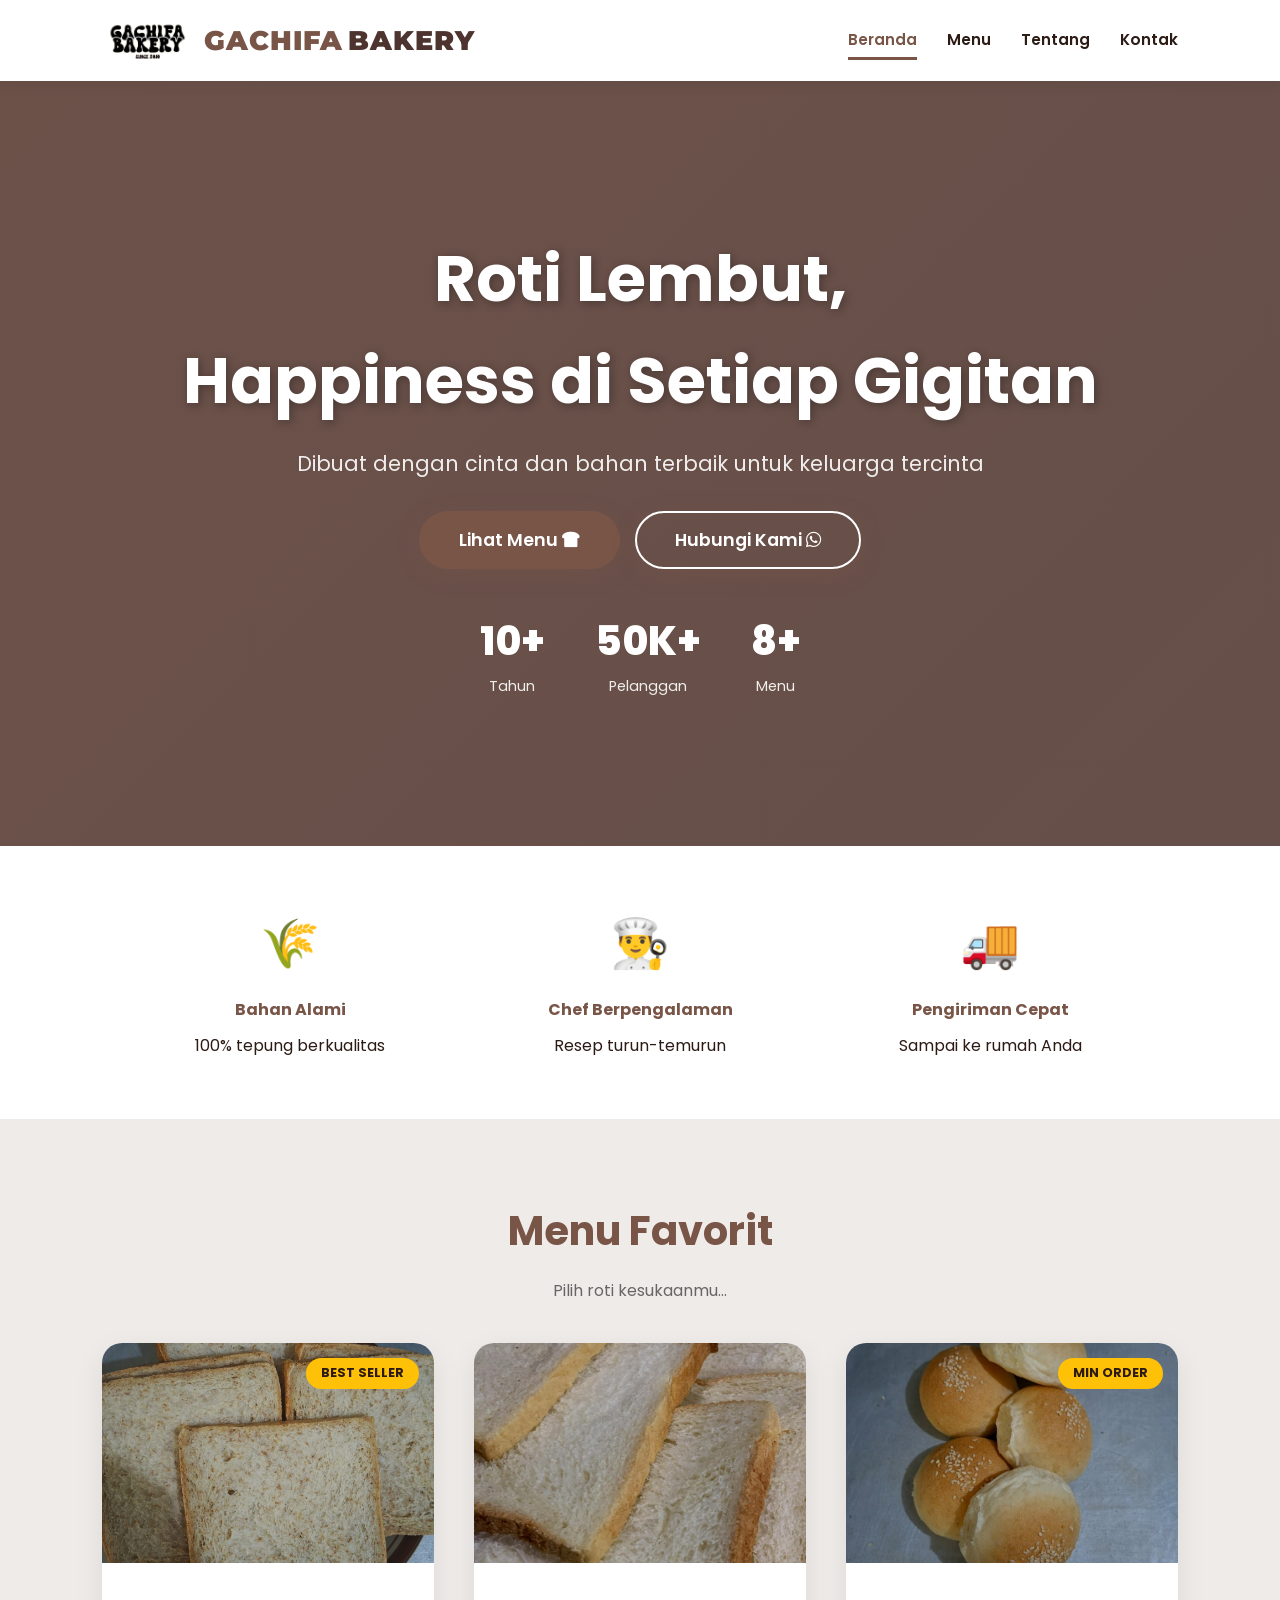
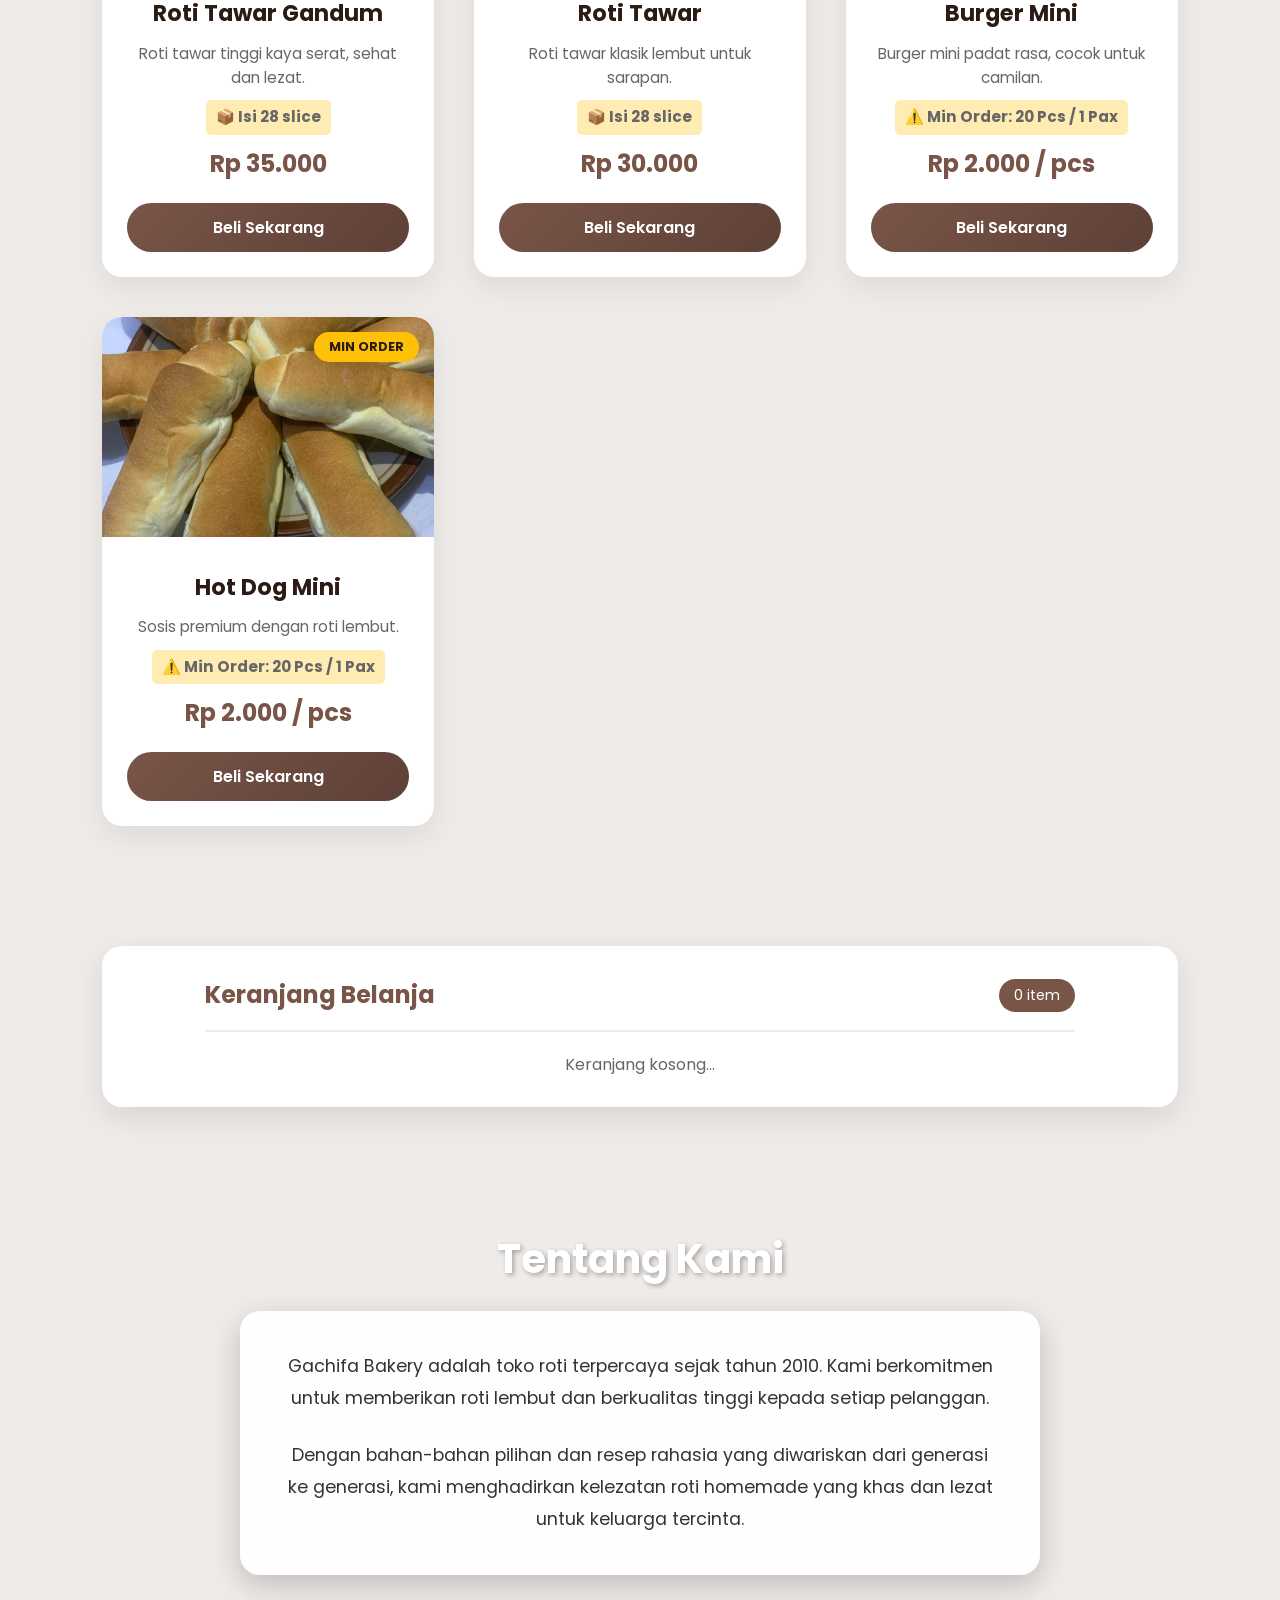
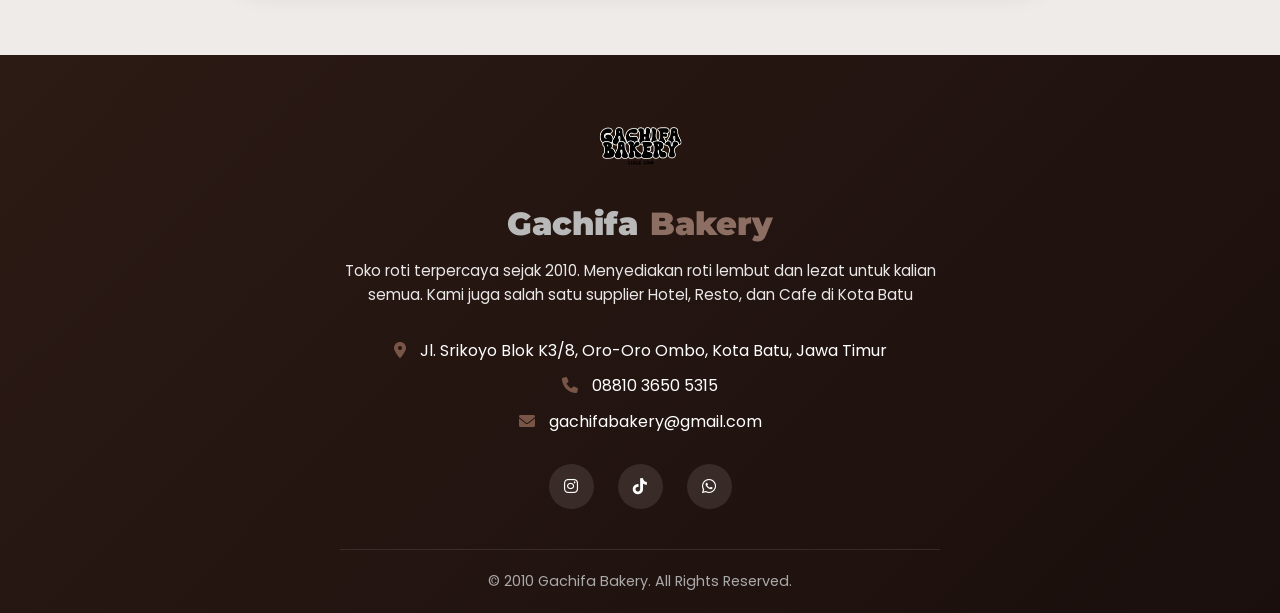
==== index.html @ bd52b2b9 "Add files via upload" ====
<!DOCTYPE html>
<html lang="id">
<head>
    <meta charset="UTF-8">
    <meta name="viewport" content="width=device-width, initial-scale=1.0">
    <title>Gachifa Bakery | Lembut Setiap Hari</title>
    <link rel="stylesheet" href="style.css">
    <link href="https://fonts.googleapis.com/css2?family=Poppins:wght@300;400;600;700;800&display=swap" rel="stylesheet">
    <link rel="stylesheet" href="https://cdnjs.cloudflare.com/ajax/libs/font-awesome/6.0.0/css/all.min.css">
    <link href="https://fonts.googleapis.com/css2?family=Montserrat:wght@900&family=Poppins:wght@300;400;600;700;800;900&display=swap" rel="stylesheet">
</head>
<body>

<nav>
    <div class="logo-container">
        <img src="images/logo.png" alt="Logo Gachifa" class="logo-img">
        <div class="brand-name">
            <span class="brand-orange">Gachifa</span>
            <span class="brand-coklat">Bakery</span>
        </div>
    </div>
    <ul class="nav-links">
        <li><a href="#home">Beranda</a></li>
        <li><a href="#menu">Menu</a></li>
        <li><a href="#about">Tentang</a></li>
        <li><a href="#contact">Kontak</a></li>
    </ul>
</nav>

    <header id="home">
        <div class="hero-content">
            <h1>Roti Lembut,<br>Happiness di Setiap Gigitan</h1>
            <p>Dibuat dengan cinta dan bahan terbaik untuk keluarga tercinta</p>
            
            <div class="hero-buttons">
                <a href="#menu" class="btn">Lihat Menu <i class="fas fa-bread-slice"></i></a>
                <a href="#contact" class="btn btn-outline">Hubungi Kami <i class="fab fa-whatsapp"></i></a>
            </div>
            
            <div class="hero-stats">
                <div class="stat-item">
                    <span class="stat-number">10+</span>
                    <span class="stat-label">Tahun</span>
                </div>
                <div class="stat-item">
                    <span class="stat-number">50K+</span>
                    <span class="stat-label">Pelanggan</span>
                </div>
                <div class="stat-item">
                    <span class="stat-number">8+</span>
                    <span class="stat-label">Menu</span>
                </div>
            </div>
        </div>
    </header>

    <section class="features">
        <div class="feature-item">
            <span>🌾</span>
            <h4>Bahan Alami</h4>
            <p>100% tepung berkualitas</p>
        </div>
        <div class="feature-item">
            <span>👨‍🍳</span>
            <h4>Chef Berpengalaman</h4>
            <p>Resep turun-temurun</p>
        </div>
        <div class="feature-item">
            <span>🚚</span>
            <h4>Pengiriman Cepat</h4>
            <p>Sampai ke rumah Anda</p>
        </div>
    </section>

    <section id="menu" class="menu-section">
        <h2 class="section-title">Menu Favorit</h2>
        <p class="section-desc">Pilih roti kesukaanmu...</p>
        
        <div class="product-grid">

            <div class="card">
                <span class="badge">BEST SELLER</span>
                <img src="images/roti-tawar-gandum.jpeg" alt="Roti Tawar Gandum">
                <div class="card-body">
                    <h3>Roti Tawar Gandum</h3>
                    <p>Roti tawar tinggi kaya serat, sehat dan lezat.</p>
                    <p class="min-order">📦 Isi 28 slice</p>
                    <div class="price">Rp 35.000</div>
                    <button class="btn-buy" onclick="beliRoti('Roti Tawar Gandum 28 Slice', 'Rp 35.000')">Beli Sekarang</button>
                </div>
            </div>

            <div class="card">
                <img src="images/roti-tawar.jpeg" alt="Roti Tawar">
                <div class="card-body">
                    <h3>Roti Tawar</h3>
                    <p>Roti tawar klasik lembut untuk sarapan.</p>
                    <p class="min-order">📦 Isi 28 slice</p>
                    <div class="price">Rp 30.000</div>
                    <button class="btn-buy" onclick="beliRoti('Roti Tawar 28 Slice', 'Rp 30.000')">Beli Sekarang</button>
                </div>
            </div>

            <div class="card">
                <span class="badge badge-new">MIN ORDER</span>
                <img src="images/burger-mini.jpeg" alt="Burger Mini">
                <div class="card-body">
                    <h3>Burger Mini</h3>
                    <p>Burger mini padat rasa, cocok untuk camilan.</p>
                    <p class="min-order">⚠️ Min Order: 20 Pcs / 1 Pax</p>
                    <div class="price">Rp 2.000 / pcs</div>
                    <button class="btn-buy" onclick="beliRoti('Burger Mini (Min 20 Pcs)', 'Rp 2.000/pcs')">Beli Sekarang</button>
                </div>
            </div>

            <div class="card">
                <span class="badge badge-new">MIN ORDER</span>
                <img src="images/hot-dog-mini.jpeg" alt="Hot Dog Mini">
                <div class="card-body">
                    <h3>Hot Dog Mini</h3>
                    <p>Sosis premium dengan roti lembut.</p>
                    <p class="min-order">⚠️ Min Order: 20 Pcs / 1 Pax</p>
                    <div class="price">Rp 2.000 / pcs</div>
                    <button class="btn-buy" onclick="beliRoti('Hot Dog Mini (Min 20 Pcs)', 'Rp 2.000/pcs')">Beli Sekarang</button>
                </div>
            </div>
        </div>
    </section>

    <section class="keranjang-section">
        <div class="keranjang-header">
            <h2>Keranjang Belanja</h2>
            <span id="keranjang-count">0 item</span>
        </div>
        <div id="keranjang-items">
            <p style="color: #666;">Keranjang kosong...</p>
        </div>
        <button id="checkout-btn" class="btn-checkout" onclick="checkout()" style="display: none;">
            <i class="fab fa-whatsapp"></i> Pesan Sekarang
        </button>
    </section>

    <section id="about" class="about-section">
        <h2 class="section-title">Tentang Kami</h2>
        <div class="about-content">
            <p>Gachifa Bakery adalah toko roti terpercaya sejak tahun 2010. Kami berkomitmen untuk memberikan roti lembut dan berkualitas tinggi kepada setiap pelanggan.</p>
            <br>
            <p>Dengan bahan-bahan pilihan dan resep rahasia yang diwariskan dari generasi ke generasi, kami menghadirkan kelezatan roti homemade yang khas dan lezat untuk keluarga tercinta.</p>
        </div>
    </section>

<footer id="contact">
    <div class="footer-container">
        <div class="footer-logo">
            <img src="images/logo.png" alt="Logo">
        </div>
        <h3><span class="brand-orange">Gachifa</span> <span class="brand-coklat">Bakery</span></h3>
        <p class="footer-desc">Toko roti terpercaya sejak 2010. Menyediakan roti lembut dan lezat untuk kalian semua. Kami juga salah satu supplier Hotel, Resto, dan Cafe di Kota Batu</p>
        
        <div class="contact-info">
            <p><i class="fas fa-map-marker-alt"></i> Jl. Srikoyo Blok K3/8, Oro-Oro Ombo, Kota Batu, Jawa Timur</p>
            <p><i class="fas fa-phone"></i> 08810 3650 5315</p>
            <p><i class="fas fa-envelope"></i> gachifabakery@gmail.com</p>
        </div>
        
        <div class="social-links">
            <a href="https://www.instagram.com/gachifabakery.id?igsh=MWFoOW41enE3eWxscw==" target="_blank">
                <i class="fab fa-instagram"></i>
            </a>
            <a href="https://www.tiktok.com/@gachifabakery?_r=1&_t=ZS-96W4dqvTECC" target="_blank">
                <i class="fab fa-tiktok"></i>
            </a>
            <a href="https://wa.me/62881036505315?text=Hallo%20Gachifa%20Bakery!%20Saya%20ingin%20bertanya%20perihal%20roti%20nya%20dong" target="_blank">
                <i class="fab fa-whatsapp"></i>
            </a>
        </div>
        
        <div class="footer-bottom">
            <p>&copy; 2010 Gachifa Bakery. All Rights Reserved.</p>
        </div>
    </div>
</footer>

    <script src="script.js"></script>
</body>
</html>
---- style.css ----
* {
    margin: 0;
    padding: 0;
    box-sizing: border-box;
    font-family: 'Poppins', sans-serif;
}

:root {
    --primary: #795548;
    --secondary: #5D4037;
    --accent: #4E342E;
    --cream: #EFEBE9;
    --white: #ffffff;
    --dark: #2C1A14;
    --kuning: #FFC107;
    --kuningMuda: #FFECB3;
}

body {
    background-color: var(--cream);
    color: var(--dark);
    line-height: 1.6;
}

/* ===============================
   NAVBAR
   =============================== */
nav {
    display: flex;
    justify-content: space-between;
    align-items: center;
    padding: 0.8rem 8%;
    background-color: var(--white);
    box-shadow: 0 2px 15px rgba(0,0,0,0.08);
    position: sticky;
    top: 0;
    z-index: 1000;
}

.logo-container {
    display: flex;
    align-items: center;
    gap: 12px;
}

.logo-img {
    height: 55px;
    width: auto;
}

.brand-name {
    display: flex;
    align-items: center;
}

.brand-name span {
    font-family: 'Montserrat', sans-serif;
    font-weight: 900;
    font-size: 1.7rem;
    text-transform: uppercase;
    letter-spacing: 1px;
}

.brand-orange {
    color: var(--primary);
    margin-right: 5px;
}

.brand-coklat {
    color: var(--accent);
}

/* NAV LINKS */
.nav-links {
    list-style: none;
    display: flex;
    gap: 30px;
}

.nav-links a {
    text-decoration: none;
    color: var(--dark);
    font-weight: 600;
    font-size: 0.95rem;
    transition: 0.3s;
    position: relative;
    padding: 8px 0;
    display: inline-block;
}

.nav-links a::after {
    content: '';
    position: absolute;
    bottom: 0;
    left: 0;
    width: 0;
    height: 3px;
    background-color: var(--primary);
    transition: width 0.3s ease;
}

.nav-links a:hover {
    color: var(--primary);
}

.nav-links a:hover::after {
    width: 100%;
}

.nav-links a.active {
    color: var(--primary);
}

.nav-links a.active::after {
    width: 100%;
}

/* ===============================
   HEADER / HERO
   =============================== */
header {
    background: linear-gradient(135deg, rgba(93, 64, 55, 0.9), rgba(78, 52, 46, 0.85)), 
                url('https://images.unsplash.com/photo-1509440159596-0249088772ff?ixlib=rb-1.2.1&auto=format&fit=crop&w=1950&q=80');
    background-size: cover;
    background-position: center;
    height: 85vh;
    display: flex;
    align-items: center;
    justify-content: center;
    text-align: center;
    color: var(--white);
}

.hero-content h1 {
    font-size: 4rem;
    margin-bottom: 15px;
    text-shadow: 2px 2px 10px rgba(0,0,0,0.3);
}

.hero-content p {
    font-size: 1.3rem;
    margin-bottom: 30px;
    opacity: 0.9;
}

.hero-buttons {
    display: flex;
    gap: 15px;
    justify-content: center;
    margin-bottom: 40px;
}

.btn {
    display: inline-block;
    background-color: var(--primary);
    color: var(--white);
    padding: 15px 40px;
    text-decoration: none;
    border-radius: 50px;
    font-weight: 600;
    font-size: 1.1rem;
    transition: 0.3s;
    box-shadow: 0 5px 20px rgba(121, 85, 72, 0.4);
    cursor: pointer;
    border: none;
}

.btn:hover {
    background-color: var(--accent);
    transform: translateY(-3px);
}

.btn:active {
    transform: scale(0.95);
    background-color: var(--secondary);
}

.btn-outline {
    background-color: transparent;
    border: 2px solid var(--white);
    color: var(--white);
    padding: 13px 38px;
}

.btn-outline:hover {
    background-color: var(--white);
    color: var(--primary);
}

.hero-stats {
    display: flex;
    gap: 50px;
    justify-content: center;
    margin-top: 40px;
}

.stat-item {
    text-align: center;
}

.stat-number {
    display: block;
    font-size: 2.5rem;
    font-weight: 800;
}

.stat-label {
    font-size: 0.9rem;
    opacity: 0.9;
}

/* ===============================
   FEATURES
   =============================== */
.features {
    background-color: var(--white);
    padding: 60px 8%;
    display: flex;
    justify-content: center;
    gap: 50px;
    flex-wrap: wrap;
    text-align: center;
}

.feature-item {
    flex: 1;
    min-width: 200px;
    max-width: 300px;
}

.feature-item span {
    font-size: 3rem;
    display: block;
    margin-bottom: 15px;
}

.feature-item h4 {
    color: var(--primary);
    margin-bottom: 10px;
}

/* ===============================
   MENU SECTION
   =============================== */
.menu-section {
    padding: 80px 8%;
    text-align: center;
    background-color: var(--cream);
}

.section-title {
    font-size: 2.5rem;
    margin-bottom: 15px;
    color: var(--primary);
}

.section-desc {
    color: #666;
    margin-bottom: 40px;
}

.product-grid {
    display: grid;
    grid-template-columns: repeat(auto-fit, minmax(280px, 1fr));
    gap: 40px;
    max-width: 1200px;
    margin: 0 auto;
}

.card {
    background: var(--white);
    border-radius: 20px;
    overflow: hidden;
    box-shadow: 0 10px 30px rgba(0,0,0,0.08);
    transition: 0.4s ease;
    position: relative;
}

.card:hover {
    transform: translateY(-15px);
    box-shadow: 0 20px 40px rgba(121, 85, 72, 0.2);
}

.card img {
    width: 100%;
    height: 220px;
    object-fit: cover;
}

.card-body {
    padding: 25px;
}

.card-body h3 {
    font-size: 1.4rem;
    color: var(--dark);
    margin-bottom: 10px;
}

.card-body p {
    color: #666;
    font-size: 0.95rem;
    margin-bottom: 10px;
}

.min-order {
    color: var(--accent);
    font-size: 0.85rem;
    font-weight: 700;
    margin-bottom: 10px;
    background-color: var(--kuningMuda);
    padding: 5px 10px;
    border-radius: 5px;
    display: inline-block;
}

.price {
    font-size: 1.5rem;
    font-weight: 700;
    color: var(--primary);
    margin-bottom: 20px;
}

.btn-buy {
    background: linear-gradient(135deg, var(--primary), var(--secondary));
    color: var(--white);
    border: none;
    padding: 12px 30px;
    border-radius: 50px;
    font-weight: 600;
    cursor: pointer;
    width: 100%;
    transition: 0.3s;
    font-size: 1rem;
}

.btn-buy:hover {
    background: linear-gradient(135deg, var(--secondary), var(--primary));
    box-shadow: 0 5px 15px rgba(121, 85, 72, 0.4);
    transform: translateY(-2px);
}

.btn-buy:active {
    transform: scale(0.95);
}

.badge {
    position: absolute;
    top: 15px;
    right: 15px;
    background-color: var(--kuning);
    color: var(--dark);
    padding: 5px 15px;
    border-radius: 20px;
    font-size: 0.8rem;
    font-weight: 700;
    z-index: 10;
}

.badge-new {
    background-color: var(--kuning);
    color: var(--dark);
}

/* ===============================
   ABOUT SECTION
   =============================== */
.about-section {
    padding: 80px 8%;
    text-align: center;
    background: linear-gradient(135deg, rgba(93, 64, 55, 0.95), rgba(78, 52, 46, 0.9)),
                url('https://images.unsplash.com/photo-1509440159596-0249088772ff?ixlib=rb-1.2.1&auto=format&fit=crop&w=1950&q=80');
    background-size: cover;
    background-position: center;
    background-attachment: fixed;
}

.about-section .section-title {
    font-size: 2.5rem;
    margin-bottom: 20px;
    color: var(--white);
    text-shadow: 2px 2px 5px rgba(0,0,0,0.3);
}

.about-content {
    max-width: 800px;
    margin: 0 auto;
    background-color: rgba(255, 255, 255, 0.95);
    padding: 40px;
    border-radius: 20px;
    box-shadow: 0 10px 30px rgba(0,0,0,0.2);
}

.about-content p {
    color: #333;
    font-size: 1.1rem;
    line-height: 1.8;
}

/* ===============================
   FOOTER
   =============================== */
footer {
    background: linear-gradient(135deg, var(--dark), #1a0f0d);
    color: var(--white);
    padding: 60px 8% 20px;
    text-align: center;
}

.footer-container {
    max-width: 600px;
    margin: 0 auto;
}

.footer-logo img {
    height: 60px;
    margin-bottom: 15px;
}

footer h3 {
    font-size: 2rem;
    margin-bottom: 10px;
}

footer h3 .brand-orange {
    font-family: 'Montserrat', sans-serif;
    font-weight: 900;
    color: #b9b9b9;
}

footer h3 .brand-coklat {
    font-family: 'Montserrat', sans-serif;
    font-weight: 900;
    color: #8D6E63;
}

.footer-desc {
    opacity: 0.9;
    margin-bottom: 25px;
    line-height: 1.6;
    font-size: 0.95rem;
}

.contact-info {
    margin: 30px 0;
}

.contact-info p {
    margin-bottom: 10px;
}

.contact-info i {
    color: var(--primary);
    margin-right: 10px;
}

.social-links {
    margin: 20px 0;
}

.social-links a {
    display: inline-block;
    width: 45px;
    height: 45px;
    background-color: rgba(255,255,255,0.1);
    color: var(--white);
    border-radius: 50%;
    margin: 0 10px;
    line-height: 45px;
    transition: 0.3s;
    text-decoration: none;
}

.social-links a:hover {
    background-color: var(--primary);
    transform: translateY(-5px);
}

.social-links a:active {
    transform: scale(0.9);
}

.footer-bottom {
    margin-top: 40px;
    padding-top: 20px;
    border-top: 1px solid rgba(255,255,255,0.1);
    font-size: 0.9rem;
    color: #aaa;
}

/* ===============================
   KERANJANG
   =============================== */
.keranjang-section {
    padding: 30px 8%;
    background: var(--white);
    text-align: center;
    margin: 40px 8%;
    border-radius: 20px;
    box-shadow: 0 10px 30px rgba(0,0,0,0.1);
}

.keranjang-header {
    display: flex;
    justify-content: space-between;
    align-items: center;
    margin-bottom: 20px;
    padding-bottom: 15px;
    border-bottom: 2px solid var(--cream);
}

.keranjang-header h2 {
    color: var(--primary);
    font-size: 1.5rem;
}

#keranjang-count {
    background: var(--primary);
    color: white;
    padding: 5px 15px;
    border-radius: 20px;
    font-size: 0.9rem;
}

.keranjang-item {
    display: flex;
    justify-content: space-between;
    align-items: center;
    padding: 15px;
    background: var(--cream);
    margin-bottom: 10px;
    border-radius: 10px;
}

.btn-hapus {
    background: var(--secondary);
    color: white;
    border: none;
    padding: 8px 15px;
    border-radius: 5px;
    cursor: pointer;
    transition: 0.3s;
}

.btn-hapus:hover {
    background: var(--primary);
}

.btn-hapus:active {
    transform: scale(0.95);
}

.keranjang-total {
    font-size: 1.3rem;
    font-weight: 700;
    color: var(--primary);
    text-align: right;
    margin-top: 15px;
}

.btn-checkout {
    background: linear-gradient(135deg, var(--primary), var(--secondary));
    color: white;
    border: none;
    padding: 15px 40px;
    border-radius: 50px;
    font-weight: 600;
    font-size: 1.1rem;
    cursor: pointer;
    margin-top: 20px;
    width: 100%;
    transition: 0.3s;
}

.btn-checkout:hover {
    transform: translateY(-3px);
    box-shadow: 0 5px 15px rgba(121, 85, 72, 0.4);
}

.btn-checkout:active {
    transform: scale(0.95);
}

/* ===============================
   RESPONSIVE MOBILE - PORTRAIT
   =============================== */
@media (max-width: 768px) and (orientation: portrait) {
    /* NAVBAR */
    nav {
        display: flex;
        justify-content: space-between;
        align-items: flex-start;
        padding: 0.5rem 3%;
    }
    
    .logo-container {
        gap: 2px;
    }
    
    .logo-img {
        height: 35px !important;
    }
    
    .brand-name {
        display: flex;
        flex-direction: column;
        align-items: flex-start;
        line-height: 1.1;
    }
    
    .brand-name .brand-orange {
        font-size: 0.75rem !important;
    }
    
    .brand-name .brand-coklat {
        font-size: 0.75rem !important;
    }
    
    .nav-links {
        display: flex;
        gap: 2px;
        justify-content: flex-end;
        margin-top: 4px;
    }
    
    .nav-links a {
        font-size: 0.7rem !important;
        padding: 2px 4px;
    }
    
    /* HEADER */
    .hero-content h1 {
        font-size: 2.5rem !important;
    }
    
    .hero-content p {
        font-size: 1.1rem !important;
    }
    
    .hero-buttons {
        flex-direction: column;
        gap: 10px;
    }
    
    /* BUTTON */
    .btn {
        padding: 12px 25px !important;
        font-size: 0.9rem !important;
    }
    
    .btn-outline {
        padding: 10px 23px !important;
        font-size: 0.9rem !important;
    }
    
    /* FOOTER - SAMA DESKTOP */
    footer {
        padding: 60px 8% 20px;
    }
    
    .footer-logo img {
        height: 60px;
    }
    
    footer h3, footer h3 .brand-orange, footer h3 .brand-coklat {
        font-size: 2rem;
    }
    
    .footer-desc {
        font-size: 0.95rem;
    }
    
    .contact-info p {
        font-size: 0.9rem;
    }
    
    .social-links {
        margin: 20px 0;
        display: flex;
        justify-content: center;
        align-items: center;
    }
    
    .social-links a {
        display: flex;
        justify-content: center;
        align-items: center;
        width: 45px;
        height: 45px;
    }
    
    .social-links a i {
        font-size: 1.2rem;
    }
    
    .footer-bottom {
        font-size: 0.9rem;
    }
}
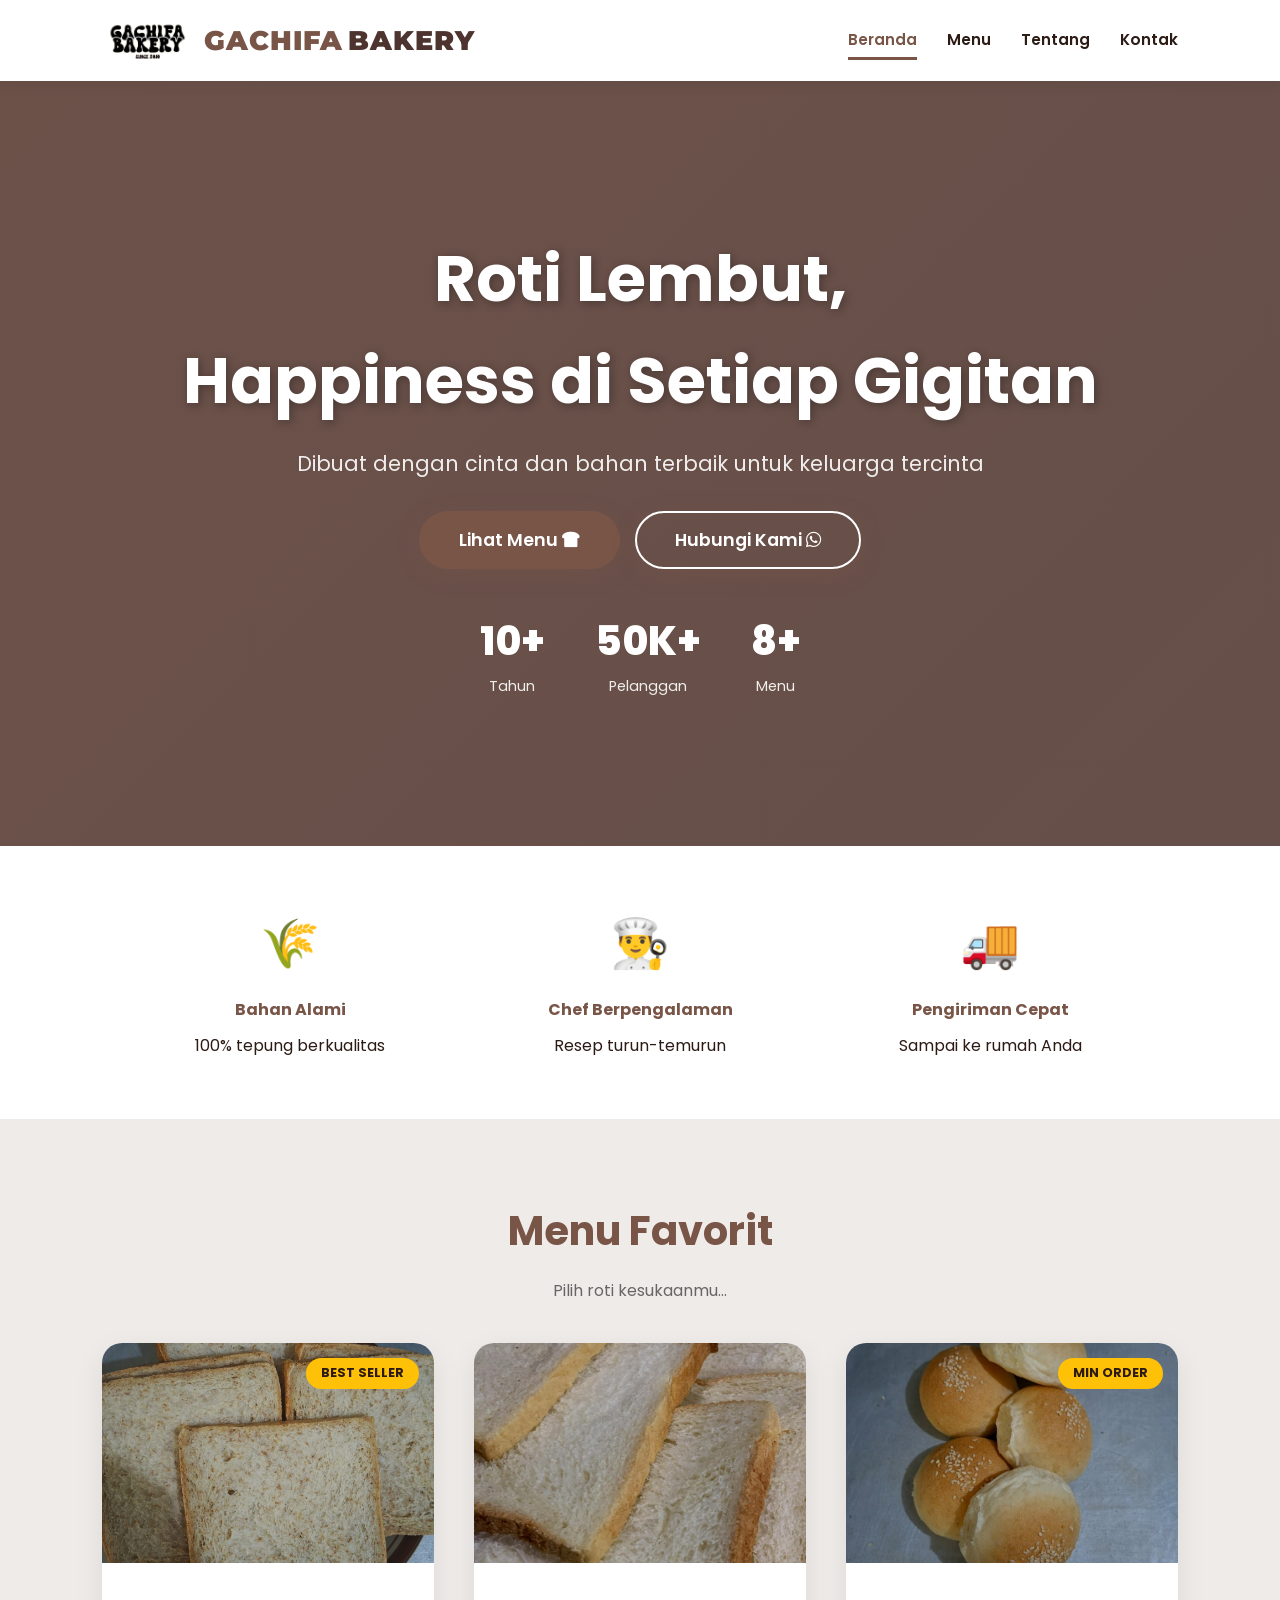
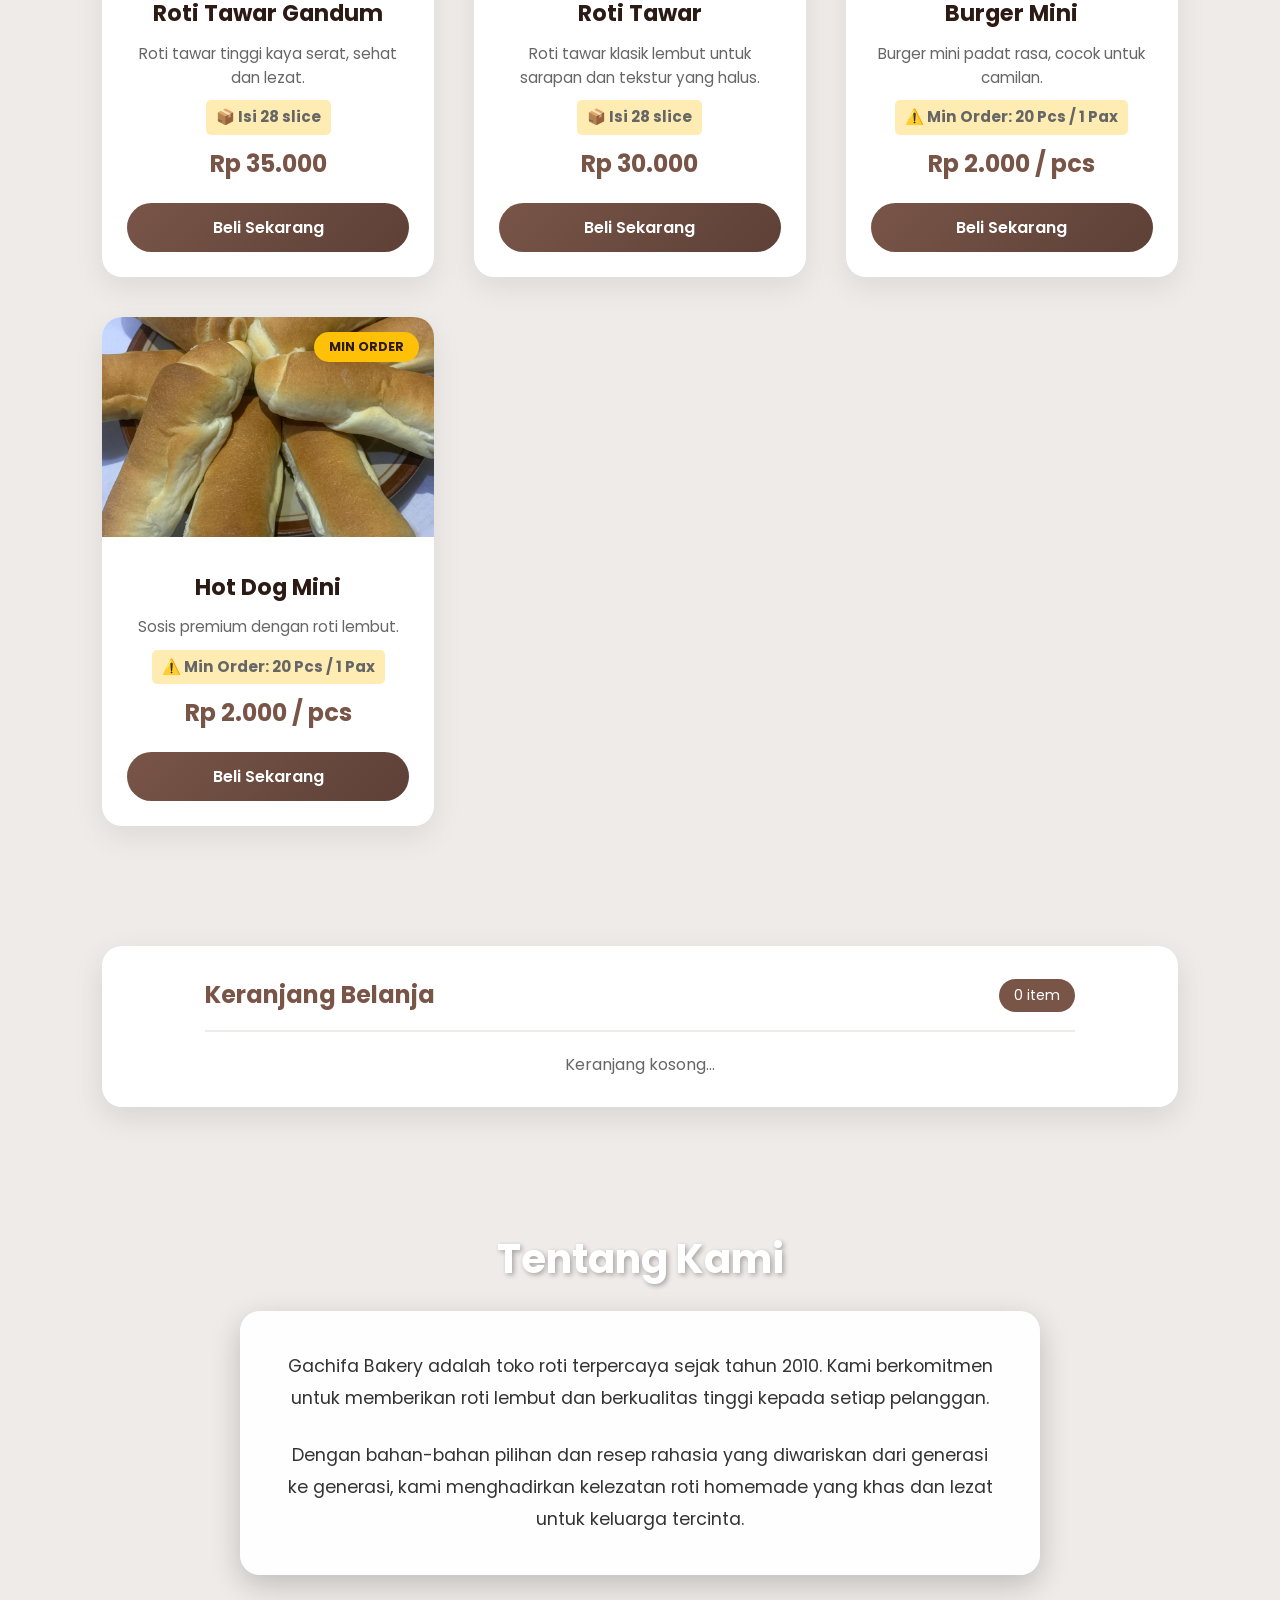
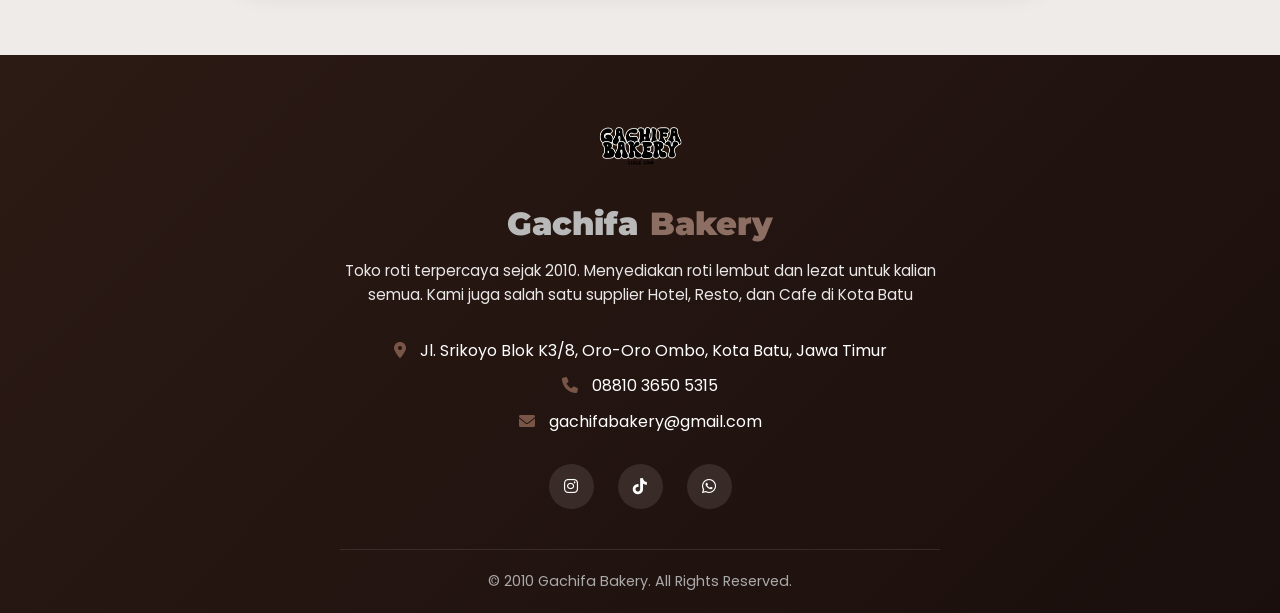
==== commit a1755051: "Add files via upload" ====
--- a/index.html
+++ b/index.html
@@ -94,7 +94,8 @@
                 <img src="images/roti-tawar.jpeg" alt="Roti Tawar">
                 <div class="card-body">
                     <h3>Roti Tawar</h3>
-                    <p>Roti tawar klasik lembut untuk sarapan.</p>
+                    <!-- Tambahkan deskripsi ini -->
+                    <p>Roti tawar klasik lembut untuk sarapan dan tekstur yang halus.</p>
                     <p class="min-order">📦 Isi 28 slice</p>
                     <div class="price">Rp 30.000</div>
                     <button class="btn-buy" onclick="beliRoti('Roti Tawar 28 Slice', 'Rp 30.000')">Beli Sekarang</button>
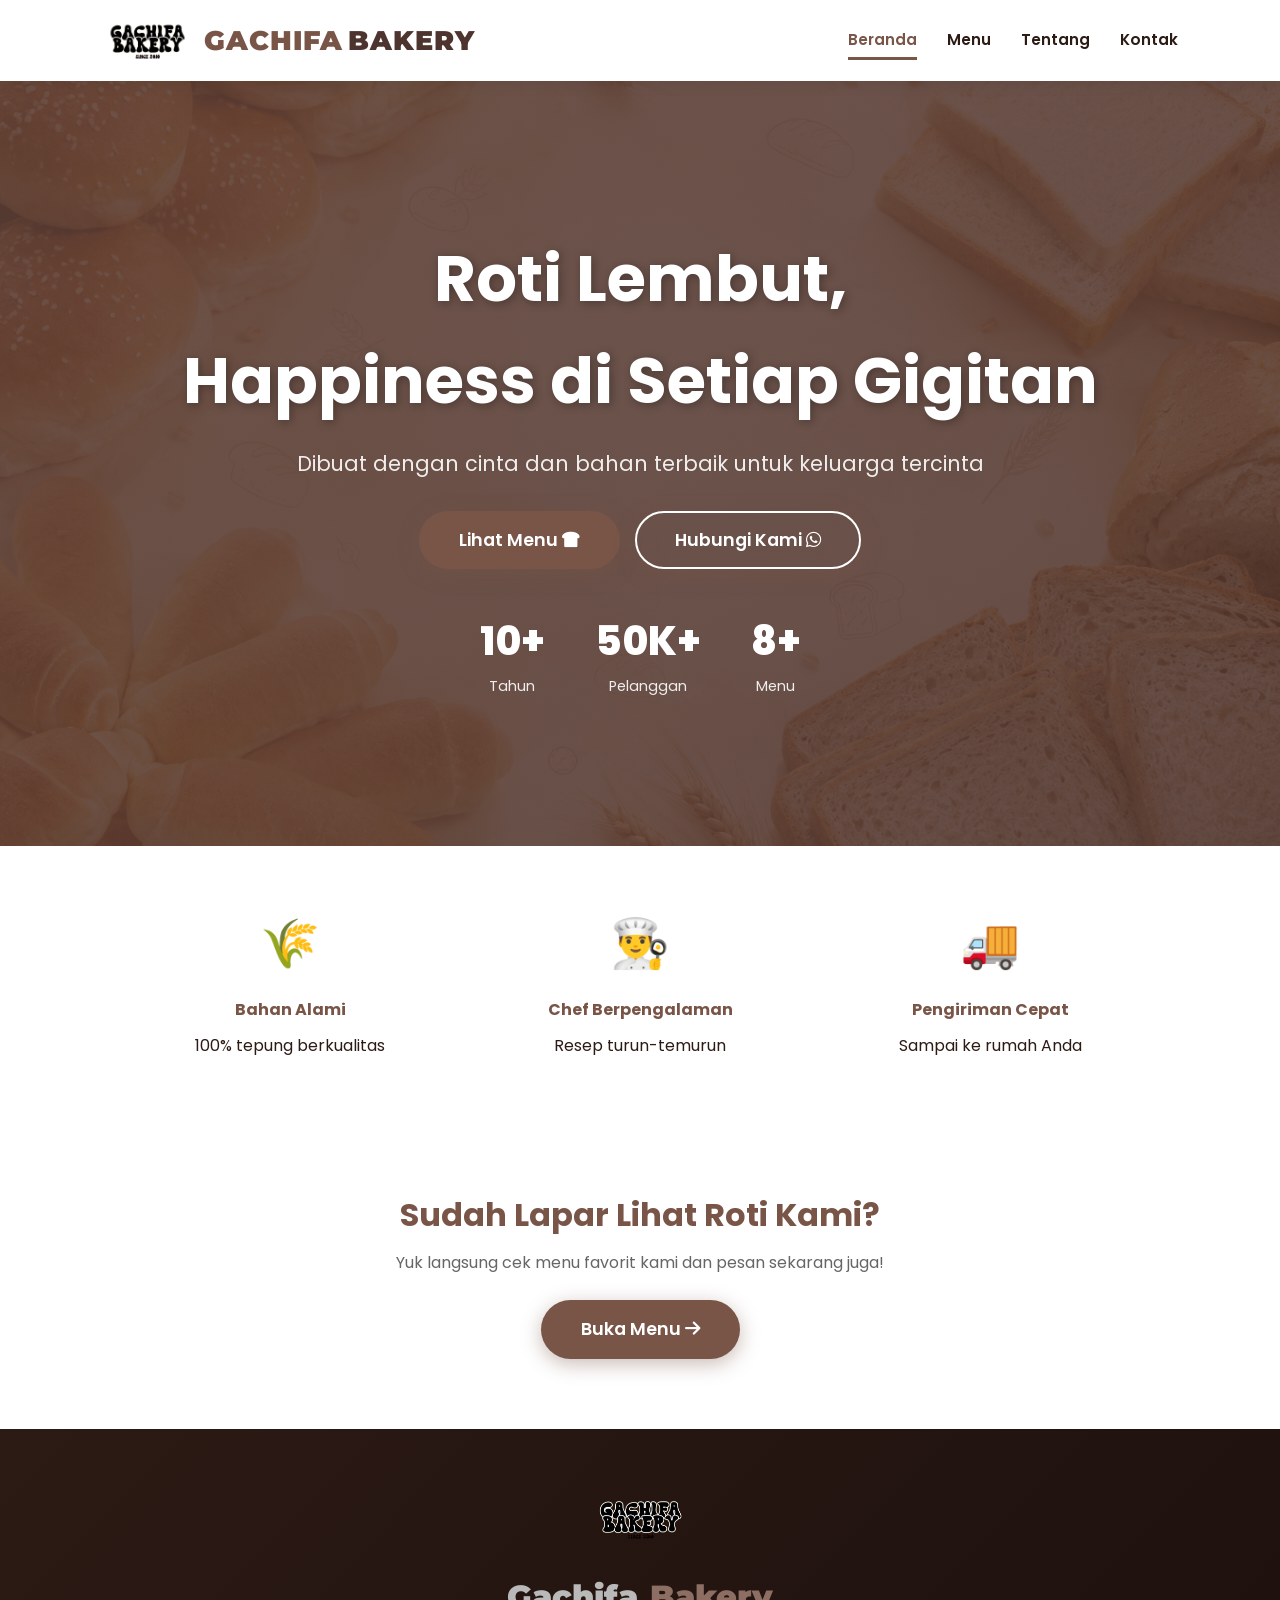
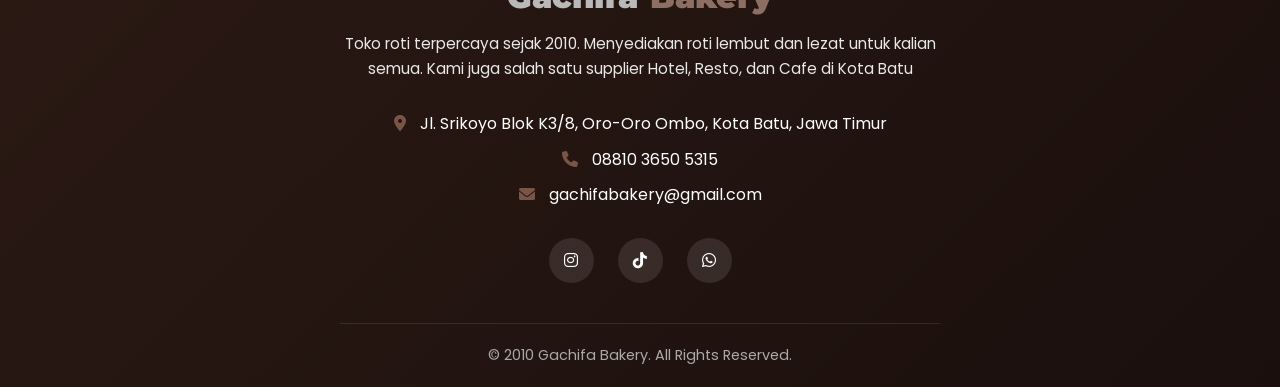
==== commit 94557a7c: "Add files via upload" ====
--- a/index.html
+++ b/index.html
@@ -1,187 +1,114 @@
-<!DOCTYPE html>
-<html lang="id">
-<head>
-    <meta charset="UTF-8">
-    <meta name="viewport" content="width=device-width, initial-scale=1.0">
-    <title>Gachifa Bakery | Lembut Setiap Hari</title>
-    <link rel="stylesheet" href="style.css">
-    <link href="https://fonts.googleapis.com/css2?family=Poppins:wght@300;400;600;700;800&display=swap" rel="stylesheet">
-    <link rel="stylesheet" href="https://cdnjs.cloudflare.com/ajax/libs/font-awesome/6.0.0/css/all.min.css">
-    <link href="https://fonts.googleapis.com/css2?family=Montserrat:wght@900&family=Poppins:wght@300;400;600;700;800;900&display=swap" rel="stylesheet">
-</head>
-<body>
-
-<nav>
-    <div class="logo-container">
-        <img src="images/logo.png" alt="Logo Gachifa" class="logo-img">
-        <div class="brand-name">
-            <span class="brand-orange">Gachifa</span>
-            <span class="brand-coklat">Bakery</span>
-        </div>
-    </div>
-    <ul class="nav-links">
-        <li><a href="#home">Beranda</a></li>
-        <li><a href="#menu">Menu</a></li>
-        <li><a href="#about">Tentang</a></li>
-        <li><a href="#contact">Kontak</a></li>
-    </ul>
-</nav>
-
-    <header id="home">
-        <div class="hero-content">
-            <h1>Roti Lembut,<br>Happiness di Setiap Gigitan</h1>
-            <p>Dibuat dengan cinta dan bahan terbaik untuk keluarga tercinta</p>
-            
-            <div class="hero-buttons">
-                <a href="#menu" class="btn">Lihat Menu <i class="fas fa-bread-slice"></i></a>
-                <a href="#contact" class="btn btn-outline">Hubungi Kami <i class="fab fa-whatsapp"></i></a>
-            </div>
-            
-            <div class="hero-stats">
-                <div class="stat-item">
-                    <span class="stat-number">10+</span>
-                    <span class="stat-label">Tahun</span>
-                </div>
-                <div class="stat-item">
-                    <span class="stat-number">50K+</span>
-                    <span class="stat-label">Pelanggan</span>
-                </div>
-                <div class="stat-item">
-                    <span class="stat-number">8+</span>
-                    <span class="stat-label">Menu</span>
-                </div>
-            </div>
-        </div>
-    </header>
-
-    <section class="features">
-        <div class="feature-item">
-            <span>🌾</span>
-            <h4>Bahan Alami</h4>
-            <p>100% tepung berkualitas</p>
-        </div>
-        <div class="feature-item">
-            <span>👨‍🍳</span>
-            <h4>Chef Berpengalaman</h4>
-            <p>Resep turun-temurun</p>
-        </div>
-        <div class="feature-item">
-            <span>🚚</span>
-            <h4>Pengiriman Cepat</h4>
-            <p>Sampai ke rumah Anda</p>
-        </div>
-    </section>
-
-    <section id="menu" class="menu-section">
-        <h2 class="section-title">Menu Favorit</h2>
-        <p class="section-desc">Pilih roti kesukaanmu...</p>
-        
-        <div class="product-grid">
-
-            <div class="card">
-                <span class="badge">BEST SELLER</span>
-                <img src="images/roti-tawar-gandum.jpeg" alt="Roti Tawar Gandum">
-                <div class="card-body">
-                    <h3>Roti Tawar Gandum</h3>
-                    <p>Roti tawar tinggi kaya serat, sehat dan lezat.</p>
-                    <p class="min-order">📦 Isi 28 slice</p>
-                    <div class="price">Rp 35.000</div>
-                    <button class="btn-buy" onclick="beliRoti('Roti Tawar Gandum 28 Slice', 'Rp 35.000')">Beli Sekarang</button>
-                </div>
-            </div>
-
-            <div class="card">
-                <img src="images/roti-tawar.jpeg" alt="Roti Tawar">
-                <div class="card-body">
-                    <h3>Roti Tawar</h3>
-                    <!-- Tambahkan deskripsi ini -->
-                    <p>Roti tawar klasik lembut untuk sarapan dan tekstur yang halus.</p>
-                    <p class="min-order">📦 Isi 28 slice</p>
-                    <div class="price">Rp 30.000</div>
-                    <button class="btn-buy" onclick="beliRoti('Roti Tawar 28 Slice', 'Rp 30.000')">Beli Sekarang</button>
-                </div>
-            </div>
-
-            <div class="card">
-                <span class="badge badge-new">MIN ORDER</span>
-                <img src="images/burger-mini.jpeg" alt="Burger Mini">
-                <div class="card-body">
-                    <h3>Burger Mini</h3>
-                    <p>Burger mini padat rasa, cocok untuk camilan.</p>
-                    <p class="min-order">⚠️ Min Order: 20 Pcs / 1 Pax</p>
-                    <div class="price">Rp 2.000 / pcs</div>
-                    <button class="btn-buy" onclick="beliRoti('Burger Mini (Min 20 Pcs)', 'Rp 2.000/pcs')">Beli Sekarang</button>
-                </div>
-            </div>
-
-            <div class="card">
-                <span class="badge badge-new">MIN ORDER</span>
-                <img src="images/hot-dog-mini.jpeg" alt="Hot Dog Mini">
-                <div class="card-body">
-                    <h3>Hot Dog Mini</h3>
-                    <p>Sosis premium dengan roti lembut.</p>
-                    <p class="min-order">⚠️ Min Order: 20 Pcs / 1 Pax</p>
-                    <div class="price">Rp 2.000 / pcs</div>
-                    <button class="btn-buy" onclick="beliRoti('Hot Dog Mini (Min 20 Pcs)', 'Rp 2.000/pcs')">Beli Sekarang</button>
-                </div>
-            </div>
-        </div>
-    </section>
-
-    <section class="keranjang-section">
-        <div class="keranjang-header">
-            <h2>Keranjang Belanja</h2>
-            <span id="keranjang-count">0 item</span>
-        </div>
-        <div id="keranjang-items">
-            <p style="color: #666;">Keranjang kosong...</p>
-        </div>
-        <button id="checkout-btn" class="btn-checkout" onclick="checkout()" style="display: none;">
-            <i class="fab fa-whatsapp"></i> Pesan Sekarang
-        </button>
-    </section>
-
-    <section id="about" class="about-section">
-        <h2 class="section-title">Tentang Kami</h2>
-        <div class="about-content">
-            <p>Gachifa Bakery adalah toko roti terpercaya sejak tahun 2010. Kami berkomitmen untuk memberikan roti lembut dan berkualitas tinggi kepada setiap pelanggan.</p>
-            <br>
-            <p>Dengan bahan-bahan pilihan dan resep rahasia yang diwariskan dari generasi ke generasi, kami menghadirkan kelezatan roti homemade yang khas dan lezat untuk keluarga tercinta.</p>
-        </div>
-    </section>
-
-<footer id="contact">
-    <div class="footer-container">
-        <div class="footer-logo">
-            <img src="images/logo.png" alt="Logo">
-        </div>
-        <h3><span class="brand-orange">Gachifa</span> <span class="brand-coklat">Bakery</span></h3>
-        <p class="footer-desc">Toko roti terpercaya sejak 2010. Menyediakan roti lembut dan lezat untuk kalian semua. Kami juga salah satu supplier Hotel, Resto, dan Cafe di Kota Batu</p>
-        
-        <div class="contact-info">
-            <p><i class="fas fa-map-marker-alt"></i> Jl. Srikoyo Blok K3/8, Oro-Oro Ombo, Kota Batu, Jawa Timur</p>
-            <p><i class="fas fa-phone"></i> 08810 3650 5315</p>
-            <p><i class="fas fa-envelope"></i> gachifabakery@gmail.com</p>
-        </div>
-        
-        <div class="social-links">
-            <a href="https://www.instagram.com/gachifabakery.id?igsh=MWFoOW41enE3eWxscw==" target="_blank">
-                <i class="fab fa-instagram"></i>
-            </a>
-            <a href="https://www.tiktok.com/@gachifabakery?_r=1&_t=ZS-96W4dqvTECC" target="_blank">
-                <i class="fab fa-tiktok"></i>
-            </a>
-            <a href="https://wa.me/62881036505315?text=Hallo%20Gachifa%20Bakery!%20Saya%20ingin%20bertanya%20perihal%20roti%20nya%20dong" target="_blank">
-                <i class="fab fa-whatsapp"></i>
-            </a>
-        </div>
-        
-        <div class="footer-bottom">
-            <p>&copy; 2010 Gachifa Bakery. All Rights Reserved.</p>
-        </div>
-    </div>
-</footer>
-
-    <script src="script.js"></script>
-</body>
+<!DOCTYPE html>
+<html lang="id">
+<head>
+    <meta charset="UTF-8">
+    <meta name="viewport" content="width=device-width, initial-scale=1.0">
+    <title>Gachifa Bakery | Beranda</title>
+    <link rel="stylesheet" href="style.css">
+    <link href="https://fonts.googleapis.com/css2?family=Montserrat:wght@900&family=Poppins:wght@300;400;600;700;800;900&display=swap" rel="stylesheet">
+    <link rel="stylesheet" href="https://cdnjs.cloudflare.com/ajax/libs/font-awesome/6.0.0/css/all.min.css">
+</head>
+<body>
+
+<nav>
+    <div class="logo-container">
+        <img src="images/logo.png" alt="Logo Gachifa" class="logo-img">
+        <div class="brand-name">
+            <span class="brand-orange">Gachifa</span>
+            <span class="brand-coklat">Bakery</span>
+        </div>
+    </div>
+    <ul class="nav-links">
+        <li><a href="index.html" data-page="index">Beranda</a></li>
+        <li><a href="menu.html" data-page="menu">Menu <span id="nav-cart-count" class="nav-cart-badge" style="display:none;">0</span></a></li>
+        <li><a href="about.html" data-page="about">Tentang</a></li>
+        <li><a href="contact.html" data-page="contact">Kontak</a></li>
+    </ul>
+</nav>
+
+    <header id="home">
+        <div class="hero-content">
+            <h1>Roti Lembut,<br>Happiness di Setiap Gigitan</h1>
+            <p>Dibuat dengan cinta dan bahan terbaik untuk keluarga tercinta</p>
+            
+            <div class="hero-buttons">
+                <a href="menu.html" class="btn">Lihat Menu <i class="fas fa-bread-slice"></i></a>
+                <a href="contact.html" class="btn btn-outline">Hubungi Kami <i class="fab fa-whatsapp"></i></a>
+            </div>
+            
+            <div class="hero-stats">
+                <div class="stat-item">
+                    <span class="stat-number">10+</span>
+                    <span class="stat-label">Tahun</span>
+                </div>
+                <div class="stat-item">
+                    <span class="stat-number">50K+</span>
+                    <span class="stat-label">Pelanggan</span>
+                </div>
+                <div class="stat-item">
+                    <span class="stat-number">8+</span>
+                    <span class="stat-label">Menu</span>
+                </div>
+            </div>
+        </div>
+    </header>
+
+    <section class="features">
+        <div class="feature-item">
+            <span>🌾</span>
+            <h4>Bahan Alami</h4>
+            <p>100% tepung berkualitas</p>
+        </div>
+        <div class="feature-item">
+            <span>👨‍🍳</span>
+            <h4>Chef Berpengalaman</h4>
+            <p>Resep turun-temurun</p>
+        </div>
+        <div class="feature-item">
+            <span>🚚</span>
+            <h4>Pengiriman Cepat</h4>
+            <p>Sampai ke rumah Anda</p>
+        </div>
+    </section>
+
+    <section class="cta-section">
+        <h2>Sudah Lapar Lihat Roti Kami?</h2>
+        <p>Yuk langsung cek menu favorit kami dan pesan sekarang juga!</p>
+        <a href="menu.html" class="btn">Buka Menu <i class="fas fa-arrow-right"></i></a>
+    </section>
+
+<footer id="contact">
+    <div class="footer-container">
+        <div class="footer-logo">
+            <img src="images/logo.png" alt="Logo">
+        </div>
+        <h3><span class="brand-orange">Gachifa</span> <span class="brand-coklat">Bakery</span></h3>
+        <p class="footer-desc">Toko roti terpercaya sejak 2010. Menyediakan roti lembut dan lezat untuk kalian semua. Kami juga salah satu supplier Hotel, Resto, dan Cafe di Kota Batu</p>
+        
+        <div class="contact-info">
+            <p><i class="fas fa-map-marker-alt"></i> Jl. Srikoyo Blok K3/8, Oro-Oro Ombo, Kota Batu, Jawa Timur</p>
+            <p><i class="fas fa-phone"></i> 08810 3650 5315</p>
+            <p><i class="fas fa-envelope"></i> gachifabakery@gmail.com</p>
+        </div>
+        
+        <div class="social-links">
+            <a href="https://www.instagram.com/gachifabakery.id?igsh=MWFoOW41enE3eWxscw==" target="_blank">
+                <i class="fab fa-instagram"></i>
+            </a>
+            <a href="https://www.tiktok.com/@gachifabakery?_r=1&_t=ZS-96W4dqvTECC" target="_blank">
+                <i class="fab fa-tiktok"></i>
+            </a>
+            <a href="https://wa.me/62881036505315?text=Hallo%20Gachifa%20Bakery!%20Saya%20ingin%20bertanya%20perihal%20roti%20nya%20dong" target="_blank">
+                <i class="fab fa-whatsapp"></i>
+            </a>
+        </div>
+        
+        <div class="footer-bottom">
+            <p>&copy; 2010 Gachifa Bakery. All Rights Reserved.</p>
+        </div>
+    </div>
+</footer>
+
+    <script src="script.js"></script>
+</body>
 </html>
--- a/style.css
+++ b/style.css
@@ -1,699 +1,965 @@
-* {
-    margin: 0;
-    padding: 0;
-    box-sizing: border-box;
-    font-family: 'Poppins', sans-serif;
-}
-
-:root {
-    --primary: #795548;
-    --secondary: #5D4037;
-    --accent: #4E342E;
-    --cream: #EFEBE9;
-    --white: #ffffff;
-    --dark: #2C1A14;
-    --kuning: #FFC107;
-    --kuningMuda: #FFECB3;
-}
-
-body {
-    background-color: var(--cream);
-    color: var(--dark);
-    line-height: 1.6;
-}
-
-/* ===============================
-   NAVBAR
-   =============================== */
-nav {
-    display: flex;
-    justify-content: space-between;
-    align-items: center;
-    padding: 0.8rem 8%;
-    background-color: var(--white);
-    box-shadow: 0 2px 15px rgba(0,0,0,0.08);
-    position: sticky;
-    top: 0;
-    z-index: 1000;
-}
-
-.logo-container {
-    display: flex;
-    align-items: center;
-    gap: 12px;
-}
-
-.logo-img {
-    height: 55px;
-    width: auto;
-}
-
-.brand-name {
-    display: flex;
-    align-items: center;
-}
-
-.brand-name span {
-    font-family: 'Montserrat', sans-serif;
-    font-weight: 900;
-    font-size: 1.7rem;
-    text-transform: uppercase;
-    letter-spacing: 1px;
-}
-
-.brand-orange {
-    color: var(--primary);
-    margin-right: 5px;
-}
-
-.brand-coklat {
-    color: var(--accent);
-}
-
-/* NAV LINKS */
-.nav-links {
-    list-style: none;
-    display: flex;
-    gap: 30px;
-}
-
-.nav-links a {
-    text-decoration: none;
-    color: var(--dark);
-    font-weight: 600;
-    font-size: 0.95rem;
-    transition: 0.3s;
-    position: relative;
-    padding: 8px 0;
-    display: inline-block;
-}
-
-.nav-links a::after {
-    content: '';
-    position: absolute;
-    bottom: 0;
-    left: 0;
-    width: 0;
-    height: 3px;
-    background-color: var(--primary);
-    transition: width 0.3s ease;
-}
-
-.nav-links a:hover {
-    color: var(--primary);
-}
-
-.nav-links a:hover::after {
-    width: 100%;
-}
-
-.nav-links a.active {
-    color: var(--primary);
-}
-
-.nav-links a.active::after {
-    width: 100%;
-}
-
-/* ===============================
-   HEADER / HERO
-   =============================== */
-header {
-    background: linear-gradient(135deg, rgba(93, 64, 55, 0.9), rgba(78, 52, 46, 0.85)), 
-                url('https://images.unsplash.com/photo-1509440159596-0249088772ff?ixlib=rb-1.2.1&auto=format&fit=crop&w=1950&q=80');
-    background-size: cover;
-    background-position: center;
-    height: 85vh;
-    display: flex;
-    align-items: center;
-    justify-content: center;
-    text-align: center;
-    color: var(--white);
-}
-
-.hero-content h1 {
-    font-size: 4rem;
-    margin-bottom: 15px;
-    text-shadow: 2px 2px 10px rgba(0,0,0,0.3);
-}
-
-.hero-content p {
-    font-size: 1.3rem;
-    margin-bottom: 30px;
-    opacity: 0.9;
-}
-
-.hero-buttons {
-    display: flex;
-    gap: 15px;
-    justify-content: center;
-    margin-bottom: 40px;
-}
-
-.btn {
-    display: inline-block;
-    background-color: var(--primary);
-    color: var(--white);
-    padding: 15px 40px;
-    text-decoration: none;
-    border-radius: 50px;
-    font-weight: 600;
-    font-size: 1.1rem;
-    transition: 0.3s;
-    box-shadow: 0 5px 20px rgba(121, 85, 72, 0.4);
-    cursor: pointer;
-    border: none;
-}
-
-.btn:hover {
-    background-color: var(--accent);
-    transform: translateY(-3px);
-}
-
-.btn:active {
-    transform: scale(0.95);
-    background-color: var(--secondary);
-}
-
-.btn-outline {
-    background-color: transparent;
-    border: 2px solid var(--white);
-    color: var(--white);
-    padding: 13px 38px;
-}
-
-.btn-outline:hover {
-    background-color: var(--white);
-    color: var(--primary);
-}
-
-.hero-stats {
-    display: flex;
-    gap: 50px;
-    justify-content: center;
-    margin-top: 40px;
-}
-
-.stat-item {
-    text-align: center;
-}
-
-.stat-number {
-    display: block;
-    font-size: 2.5rem;
-    font-weight: 800;
-}
-
-.stat-label {
-    font-size: 0.9rem;
-    opacity: 0.9;
-}
-
-/* ===============================
-   FEATURES
-   =============================== */
-.features {
-    background-color: var(--white);
-    padding: 60px 8%;
-    display: flex;
-    justify-content: center;
-    gap: 50px;
-    flex-wrap: wrap;
-    text-align: center;
-}
-
-.feature-item {
-    flex: 1;
-    min-width: 200px;
-    max-width: 300px;
-}
-
-.feature-item span {
-    font-size: 3rem;
-    display: block;
-    margin-bottom: 15px;
-}
-
-.feature-item h4 {
-    color: var(--primary);
-    margin-bottom: 10px;
-}
-
-/* ===============================
-   MENU SECTION
-   =============================== */
-.menu-section {
-    padding: 80px 8%;
-    text-align: center;
-    background-color: var(--cream);
-}
-
-.section-title {
-    font-size: 2.5rem;
-    margin-bottom: 15px;
-    color: var(--primary);
-}
-
-.section-desc {
-    color: #666;
-    margin-bottom: 40px;
-}
-
-.product-grid {
-    display: grid;
-    grid-template-columns: repeat(auto-fit, minmax(280px, 1fr));
-    gap: 40px;
-    max-width: 1200px;
-    margin: 0 auto;
-}
-
-.card {
-    background: var(--white);
-    border-radius: 20px;
-    overflow: hidden;
-    box-shadow: 0 10px 30px rgba(0,0,0,0.08);
-    transition: 0.4s ease;
-    position: relative;
-}
-
-.card:hover {
-    transform: translateY(-15px);
-    box-shadow: 0 20px 40px rgba(121, 85, 72, 0.2);
-}
-
-.card img {
-    width: 100%;
-    height: 220px;
-    object-fit: cover;
-}
-
-.card-body {
-    padding: 25px;
-}
-
-.card-body h3 {
-    font-size: 1.4rem;
-    color: var(--dark);
-    margin-bottom: 10px;
-}
-
-.card-body p {
-    color: #666;
-    font-size: 0.95rem;
-    margin-bottom: 10px;
-}
-
-.min-order {
-    color: var(--accent);
-    font-size: 0.85rem;
-    font-weight: 700;
-    margin-bottom: 10px;
-    background-color: var(--kuningMuda);
-    padding: 5px 10px;
-    border-radius: 5px;
-    display: inline-block;
-}
-
-.price {
-    font-size: 1.5rem;
-    font-weight: 700;
-    color: var(--primary);
-    margin-bottom: 20px;
-}
-
-.btn-buy {
-    background: linear-gradient(135deg, var(--primary), var(--secondary));
-    color: var(--white);
-    border: none;
-    padding: 12px 30px;
-    border-radius: 50px;
-    font-weight: 600;
-    cursor: pointer;
-    width: 100%;
-    transition: 0.3s;
-    font-size: 1rem;
-}
-
-.btn-buy:hover {
-    background: linear-gradient(135deg, var(--secondary), var(--primary));
-    box-shadow: 0 5px 15px rgba(121, 85, 72, 0.4);
-    transform: translateY(-2px);
-}
-
-.btn-buy:active {
-    transform: scale(0.95);
-}
-
-.badge {
-    position: absolute;
-    top: 15px;
-    right: 15px;
-    background-color: var(--kuning);
-    color: var(--dark);
-    padding: 5px 15px;
-    border-radius: 20px;
-    font-size: 0.8rem;
-    font-weight: 700;
-    z-index: 10;
-}
-
-.badge-new {
-    background-color: var(--kuning);
-    color: var(--dark);
-}
-
-/* ===============================
-   ABOUT SECTION
-   =============================== */
-.about-section {
-    padding: 80px 8%;
-    text-align: center;
-    background: linear-gradient(135deg, rgba(93, 64, 55, 0.95), rgba(78, 52, 46, 0.9)),
-                url('https://images.unsplash.com/photo-1509440159596-0249088772ff?ixlib=rb-1.2.1&auto=format&fit=crop&w=1950&q=80');
-    background-size: cover;
-    background-position: center;
-    background-attachment: fixed;
-}
-
-.about-section .section-title {
-    font-size: 2.5rem;
-    margin-bottom: 20px;
-    color: var(--white);
-    text-shadow: 2px 2px 5px rgba(0,0,0,0.3);
-}
-
-.about-content {
-    max-width: 800px;
-    margin: 0 auto;
-    background-color: rgba(255, 255, 255, 0.95);
-    padding: 40px;
-    border-radius: 20px;
-    box-shadow: 0 10px 30px rgba(0,0,0,0.2);
-}
-
-.about-content p {
-    color: #333;
-    font-size: 1.1rem;
-    line-height: 1.8;
-}
-
-/* ===============================
-   FOOTER
-   =============================== */
-footer {
-    background: linear-gradient(135deg, var(--dark), #1a0f0d);
-    color: var(--white);
-    padding: 60px 8% 20px;
-    text-align: center;
-}
-
-.footer-container {
-    max-width: 600px;
-    margin: 0 auto;
-}
-
-.footer-logo img {
-    height: 60px;
-    margin-bottom: 15px;
-}
-
-footer h3 {
-    font-size: 2rem;
-    margin-bottom: 10px;
-}
-
-footer h3 .brand-orange {
-    font-family: 'Montserrat', sans-serif;
-    font-weight: 900;
-    color: #b9b9b9;
-}
-
-footer h3 .brand-coklat {
-    font-family: 'Montserrat', sans-serif;
-    font-weight: 900;
-    color: #8D6E63;
-}
-
-.footer-desc {
-    opacity: 0.9;
-    margin-bottom: 25px;
-    line-height: 1.6;
-    font-size: 0.95rem;
-}
-
-.contact-info {
-    margin: 30px 0;
-}
-
-.contact-info p {
-    margin-bottom: 10px;
-}
-
-.contact-info i {
-    color: var(--primary);
-    margin-right: 10px;
-}
-
-.social-links {
-    margin: 20px 0;
-}
-
-.social-links a {
-    display: inline-block;
-    width: 45px;
-    height: 45px;
-    background-color: rgba(255,255,255,0.1);
-    color: var(--white);
-    border-radius: 50%;
-    margin: 0 10px;
-    line-height: 45px;
-    transition: 0.3s;
-    text-decoration: none;
-}
-
-.social-links a:hover {
-    background-color: var(--primary);
-    transform: translateY(-5px);
-}
-
-.social-links a:active {
-    transform: scale(0.9);
-}
-
-.footer-bottom {
-    margin-top: 40px;
-    padding-top: 20px;
-    border-top: 1px solid rgba(255,255,255,0.1);
-    font-size: 0.9rem;
-    color: #aaa;
-}
-
-/* ===============================
-   KERANJANG
-   =============================== */
-.keranjang-section {
-    padding: 30px 8%;
-    background: var(--white);
-    text-align: center;
-    margin: 40px 8%;
-    border-radius: 20px;
-    box-shadow: 0 10px 30px rgba(0,0,0,0.1);
-}
-
-.keranjang-header {
-    display: flex;
-    justify-content: space-between;
-    align-items: center;
-    margin-bottom: 20px;
-    padding-bottom: 15px;
-    border-bottom: 2px solid var(--cream);
-}
-
-.keranjang-header h2 {
-    color: var(--primary);
-    font-size: 1.5rem;
-}
-
-#keranjang-count {
-    background: var(--primary);
-    color: white;
-    padding: 5px 15px;
-    border-radius: 20px;
-    font-size: 0.9rem;
-}
-
-.keranjang-item {
-    display: flex;
-    justify-content: space-between;
-    align-items: center;
-    padding: 15px;
-    background: var(--cream);
-    margin-bottom: 10px;
-    border-radius: 10px;
-}
-
-.btn-hapus {
-    background: var(--secondary);
-    color: white;
-    border: none;
-    padding: 8px 15px;
-    border-radius: 5px;
-    cursor: pointer;
-    transition: 0.3s;
-}
-
-.btn-hapus:hover {
-    background: var(--primary);
-}
-
-.btn-hapus:active {
-    transform: scale(0.95);
-}
-
-.keranjang-total {
-    font-size: 1.3rem;
-    font-weight: 700;
-    color: var(--primary);
-    text-align: right;
-    margin-top: 15px;
-}
-
-.btn-checkout {
-    background: linear-gradient(135deg, var(--primary), var(--secondary));
-    color: white;
-    border: none;
-    padding: 15px 40px;
-    border-radius: 50px;
-    font-weight: 600;
-    font-size: 1.1rem;
-    cursor: pointer;
-    margin-top: 20px;
-    width: 100%;
-    transition: 0.3s;
-}
-
-.btn-checkout:hover {
-    transform: translateY(-3px);
-    box-shadow: 0 5px 15px rgba(121, 85, 72, 0.4);
-}
-
-.btn-checkout:active {
-    transform: scale(0.95);
-}
-
-/* ===============================
-   RESPONSIVE MOBILE - PORTRAIT
-   =============================== */
-@media (max-width: 768px) and (orientation: portrait) {
-    /* NAVBAR */
-    nav {
-        display: flex;
-        justify-content: space-between;
-        align-items: flex-start;
-        padding: 0.5rem 3%;
-    }
-    
-    .logo-container {
-        gap: 2px;
-    }
-    
-    .logo-img {
-        height: 35px !important;
-    }
-    
-    .brand-name {
-        display: flex;
-        flex-direction: column;
-        align-items: flex-start;
-        line-height: 1.1;
-    }
-    
-    .brand-name .brand-orange {
-        font-size: 0.75rem !important;
-    }
-    
-    .brand-name .brand-coklat {
-        font-size: 0.75rem !important;
-    }
-    
-    .nav-links {
-        display: flex;
-        gap: 2px;
-        justify-content: flex-end;
-        margin-top: 4px;
-    }
-    
-    .nav-links a {
-        font-size: 0.7rem !important;
-        padding: 2px 4px;
-    }
-    
-    /* HEADER */
-    .hero-content h1 {
-        font-size: 2.5rem !important;
-    }
-    
-    .hero-content p {
-        font-size: 1.1rem !important;
-    }
-    
-    .hero-buttons {
-        flex-direction: column;
-        gap: 10px;
-    }
-    
-    /* BUTTON */
-    .btn {
-        padding: 12px 25px !important;
-        font-size: 0.9rem !important;
-    }
-    
-    .btn-outline {
-        padding: 10px 23px !important;
-        font-size: 0.9rem !important;
-    }
-    
-    /* FOOTER - SAMA DESKTOP */
-    footer {
-        padding: 60px 8% 20px;
-    }
-    
-    .footer-logo img {
-        height: 60px;
-    }
-    
-    footer h3, footer h3 .brand-orange, footer h3 .brand-coklat {
-        font-size: 2rem;
-    }
-    
-    .footer-desc {
-        font-size: 0.95rem;
-    }
-    
-    .contact-info p {
-        font-size: 0.9rem;
-    }
-    
-    .social-links {
-        margin: 20px 0;
-        display: flex;
-        justify-content: center;
-        align-items: center;
-    }
-    
-    .social-links a {
-        display: flex;
-        justify-content: center;
-        align-items: center;
-        width: 45px;
-        height: 45px;
-    }
-    
-    .social-links a i {
-        font-size: 1.2rem;
-    }
-    
-    .footer-bottom {
-        font-size: 0.9rem;
-    }
+* {
+    margin: 0;
+    padding: 0;
+    box-sizing: border-box;
+    font-family: 'Poppins', sans-serif;
+}
+
+:root {
+    --primary: #795548;
+    --secondary: #5D4037;
+    --accent: #4E342E;
+    --cream: #EFEBE9;
+    --white: #ffffff;
+    --dark: #2C1A14;
+    --kuning: #FFC107;
+    --kuningMuda: #FFECB3;
+}
+
+body {
+    background-color: var(--cream);
+    color: var(--dark);
+    line-height: 1.6;
+}
+
+nav {
+    display: flex;
+    justify-content: space-between;
+    align-items: center;
+    padding: 0.8rem 8%;
+    background-color: var(--white);
+    box-shadow: 0 2px 15px rgba(0,0,0,0.08);
+    position: sticky;
+    top: 0;
+    z-index: 1000;
+}
+
+.logo-container {
+    display: flex;
+    align-items: center;
+    gap: 12px;
+}
+
+.logo-img {
+    height: 55px;
+    width: auto;
+}
+
+.brand-name {
+    display: flex;
+    align-items: center;
+}
+
+.brand-name span {
+    font-family: 'Montserrat', sans-serif;
+    font-weight: 900;
+    font-size: 1.7rem;
+    text-transform: uppercase;
+    letter-spacing: 1px;
+}
+
+.brand-orange {
+    color: var(--primary);
+    margin-right: 5px;
+}
+
+.brand-coklat {
+    color: var(--accent);
+}
+
+.nav-links {
+    list-style: none;
+    display: flex;
+    gap: 30px;
+}
+
+.nav-links a {
+    text-decoration: none;
+    color: var(--dark);
+    font-weight: 600;
+    font-size: 0.95rem;
+    transition: 0.3s;
+    position: relative;
+    padding: 8px 0;
+    display: inline-block;
+}
+
+.nav-links a::after {
+    content: '';
+    position: absolute;
+    bottom: 0;
+    left: 0;
+    width: 0;
+    height: 3px;
+    background-color: var(--primary);
+    transition: width 0.3s ease;
+}
+
+.nav-links a:hover {
+    color: var(--primary);
+}
+
+.nav-links a:hover::after {
+    width: 100%;
+}
+
+.nav-links a.active {
+    color: var(--primary);
+}
+
+.nav-links a.active::after {
+    width: 100%;
+}
+
+header {
+    background: linear-gradient(135deg, rgba(93, 64, 55, 0.9), rgba(78, 52, 46, 0.85)), 
+                url('images/background.png');
+    background-size: cover;
+    background-position: center;
+    height: 85vh;
+    display: flex;
+    align-items: center;
+    justify-content: center;
+    text-align: center;
+    color: var(--white);
+}
+
+.hero-content h1 {
+    font-size: 4rem;
+    margin-bottom: 15px;
+    text-shadow: 2px 2px 10px rgba(0,0,0,0.3);
+}
+
+.hero-content p {
+    font-size: 1.3rem;
+    margin-bottom: 30px;
+    opacity: 0.9;
+}
+
+.hero-buttons {
+    display: flex;
+    gap: 15px;
+    justify-content: center;
+    margin-bottom: 40px;
+}
+
+.btn {
+    display: inline-block;
+    background-color: var(--primary);
+    color: var(--white);
+    padding: 15px 40px;
+    text-decoration: none;
+    border-radius: 50px;
+    font-weight: 600;
+    font-size: 1.1rem;
+    transition: 0.3s;
+    box-shadow: 0 5px 20px rgba(121, 85, 72, 0.4);
+    cursor: pointer;
+    border: none;
+}
+
+.btn:hover {
+    background-color: var(--accent);
+    transform: translateY(-3px);
+}
+
+.btn:active {
+    transform: scale(0.95);
+    background-color: var(--secondary);
+}
+
+.btn-outline {
+    background-color: transparent;
+    border: 2px solid var(--white);
+    color: var(--white);
+    padding: 13px 38px;
+}
+
+.btn-outline:hover {
+    background-color: var(--white);
+    color: var(--primary);
+}
+
+.hero-stats {
+    display: flex;
+    gap: 50px;
+    justify-content: center;
+    margin-top: 40px;
+}
+
+.stat-item {
+    text-align: center;
+}
+
+.stat-number {
+    display: block;
+    font-size: 2.5rem;
+    font-weight: 800;
+}
+
+.stat-label {
+    font-size: 0.9rem;
+    opacity: 0.9;
+}
+
+.features {
+    background-color: var(--white);
+    padding: 60px 8%;
+    display: flex;
+    justify-content: center;
+    gap: 50px;
+    flex-wrap: wrap;
+    text-align: center;
+}
+
+.feature-item {
+    flex: 1;
+    min-width: 200px;
+    max-width: 300px;
+}
+
+.feature-item span {
+    font-size: 3rem;
+    display: block;
+    margin-bottom: 15px;
+}
+
+.feature-item h4 {
+    color: var(--primary);
+    margin-bottom: 10px;
+}
+
+.menu-section {
+    padding: 80px 8%;
+    text-align: center;
+    background-color: var(--cream);
+}
+
+.section-title {
+    font-size: 2.5rem;
+    margin-bottom: 15px;
+    color: var(--primary);
+}
+
+.section-desc {
+    color: #666;
+    margin-bottom: 40px;
+}
+
+.product-grid {
+    display: grid;
+    grid-template-columns: repeat(auto-fit, minmax(280px, 1fr));
+    gap: 40px;
+    max-width: 1200px;
+    margin: 0 auto;
+}
+
+.menu-header-row {
+    position: relative;
+    max-width: 1200px;
+    margin: 0 auto;
+    text-align: center;
+}
+
+.menu-header-row .section-title {
+    margin-bottom: 15px;
+}
+
+.riwayat-trigger {
+    position: absolute;
+    right: 0;
+    top: 0;
+    background: var(--white);
+    border: 1.5px solid var(--primary);
+    color: var(--primary);
+    padding: 10px 22px;
+    border-radius: 50px;
+    font-weight: 600;
+    font-size: 0.9rem;
+    cursor: pointer;
+    transition: 0.3s;
+    display: inline-flex;
+    align-items: center;
+    gap: 8px;
+}
+
+.riwayat-trigger:hover {
+    background: var(--primary);
+    color: var(--white);
+}
+
+.riwayat-modal-overlay {
+    display: none;
+    position: fixed;
+    inset: 0;
+    background: rgba(44, 26, 20, 0.6);
+    z-index: 2000;
+    align-items: center;
+    justify-content: center;
+    padding: 20px;
+}
+
+.riwayat-modal-overlay.riwayat-modal-show {
+    display: flex;
+}
+
+.riwayat-modal-box {
+    background: var(--white);
+    border-radius: 20px;
+    padding: 30px;
+    max-width: 420px;
+    width: 100%;
+    max-height: 80vh;
+    overflow-y: auto;
+    text-align: left;
+    box-shadow: 0 20px 50px rgba(0,0,0,0.3);
+}
+
+.riwayat-modal-header {
+    display: flex;
+    justify-content: space-between;
+    align-items: center;
+    margin-bottom: 18px;
+}
+
+.riwayat-modal-header h3 {
+    color: var(--primary);
+    font-size: 1.2rem;
+    display: flex;
+    align-items: center;
+    gap: 8px;
+}
+
+.riwayat-modal-close {
+    background: none;
+    border: none;
+    font-size: 1.6rem;
+    line-height: 1;
+    color: #888;
+    cursor: pointer;
+    padding: 0 4px;
+}
+
+.riwayat-modal-close:hover {
+    color: var(--primary);
+}
+
+.riwayat-empty {
+    color: #888;
+    font-size: 0.9rem;
+    text-align: center;
+    padding: 20px 0;
+}
+
+.riwayat-item {
+    background: var(--cream);
+    border-radius: 10px;
+    padding: 12px 14px;
+    margin-bottom: 12px;
+}
+
+.riwayat-tanggal {
+    font-size: 0.75rem;
+    color: #888;
+    margin-bottom: 4px;
+}
+
+.riwayat-produk {
+    font-size: 0.85rem;
+    color: var(--dark);
+    margin-bottom: 6px;
+    line-height: 1.4;
+}
+
+.riwayat-total {
+    font-size: 0.9rem;
+    font-weight: 700;
+    color: var(--primary);
+    text-align: right;
+}
+
+.btn-riwayat-clear {
+    width: 100%;
+    margin-top: 10px;
+    background: transparent;
+    border: 1.5px solid var(--secondary);
+    color: var(--secondary);
+    padding: 10px;
+    border-radius: 50px;
+    font-weight: 600;
+    font-size: 0.85rem;
+    cursor: pointer;
+    transition: 0.3s;
+}
+
+.btn-riwayat-clear:hover {
+    background: var(--secondary);
+    color: var(--white);
+}
+
+.card {
+    background: var(--white);
+    border-radius: 20px;
+    overflow: hidden;
+    box-shadow: 0 10px 30px rgba(0,0,0,0.08);
+    transition: 0.4s ease;
+    position: relative;
+}
+
+.card:hover {
+    transform: translateY(-15px);
+    box-shadow: 0 20px 40px rgba(121, 85, 72, 0.2);
+}
+
+.card img {
+    width: 100%;
+    height: 220px;
+    object-fit: cover;
+}
+
+.card-body {
+    padding: 25px;
+}
+
+.card-body h3 {
+    font-size: 1.4rem;
+    color: var(--dark);
+    margin-bottom: 10px;
+}
+
+.card-body p {
+    color: #666;
+    font-size: 0.95rem;
+    margin-bottom: 10px;
+}
+
+.min-order {
+    color: var(--accent);
+    font-size: 0.85rem;
+    font-weight: 700;
+    margin-bottom: 10px;
+    background-color: var(--kuningMuda);
+    padding: 5px 10px;
+    border-radius: 5px;
+    display: inline-block;
+}
+
+.price {
+    font-size: 1.5rem;
+    font-weight: 700;
+    color: var(--primary);
+    margin-bottom: 20px;
+}
+
+.btn-buy {
+    background: linear-gradient(135deg, var(--primary), var(--secondary));
+    color: var(--white);
+    border: none;
+    padding: 12px 30px;
+    border-radius: 50px;
+    font-weight: 600;
+    cursor: pointer;
+    width: 100%;
+    transition: 0.3s;
+    font-size: 1rem;
+}
+
+.btn-buy:hover {
+    background: linear-gradient(135deg, var(--secondary), var(--primary));
+    box-shadow: 0 5px 15px rgba(121, 85, 72, 0.4);
+    transform: translateY(-2px);
+}
+
+.btn-buy:active {
+    transform: scale(0.95);
+}
+
+.badge {
+    position: absolute;
+    top: 15px;
+    right: 15px;
+    background-color: var(--kuning);
+    color: var(--dark);
+    padding: 5px 15px;
+    border-radius: 20px;
+    font-size: 0.8rem;
+    font-weight: 700;
+    z-index: 10;
+}
+
+.badge-new {
+    background-color: var(--kuning);
+    color: var(--dark);
+}
+
+.about-section {
+    padding: 80px 8%;
+    text-align: center;
+    background: linear-gradient(135deg, rgba(93, 64, 55, 0.95), rgba(78, 52, 46, 0.9)),
+                url('images/background.png');
+    background-size: cover;
+    background-position: center;
+}
+
+.about-section .section-title {
+    font-size: 2.5rem;
+    margin-bottom: 20px;
+    color: var(--white);
+    text-shadow: 2px 2px 5px rgba(0,0,0,0.3);
+}
+
+.about-content {
+    max-width: 800px;
+    margin: 0 auto;
+    background-color: rgba(255, 255, 255, 0.95);
+    padding: 40px;
+    border-radius: 20px;
+    box-shadow: 0 10px 30px rgba(0,0,0,0.2);
+}
+
+.about-content p {
+    color: #333;
+    font-size: 1.1rem;
+    line-height: 1.8;
+}
+
+footer {
+    background: linear-gradient(135deg, var(--dark), #1a0f0d);
+    color: var(--white);
+    padding: 60px 8% 20px;
+    text-align: center;
+}
+
+.footer-container {
+    max-width: 600px;
+    margin: 0 auto;
+}
+
+.footer-logo img {
+    height: 60px;
+    margin-bottom: 15px;
+}
+
+footer h3 {
+    font-size: 2rem;
+    margin-bottom: 10px;
+}
+
+footer h3 .brand-orange {
+    font-family: 'Montserrat', sans-serif;
+    font-weight: 900;
+    color: #b9b9b9;
+}
+
+footer h3 .brand-coklat {
+    font-family: 'Montserrat', sans-serif;
+    font-weight: 900;
+    color: #8D6E63;
+}
+
+.footer-desc {
+    opacity: 0.9;
+    margin-bottom: 25px;
+    line-height: 1.6;
+    font-size: 0.95rem;
+}
+
+.contact-info {
+    margin: 30px 0;
+}
+
+.contact-info p {
+    margin-bottom: 10px;
+}
+
+.contact-info i {
+    color: var(--primary);
+    margin-right: 10px;
+}
+
+.social-links {
+    margin: 20px 0;
+}
+
+.social-links a {
+    display: inline-block;
+    width: 45px;
+    height: 45px;
+    background-color: rgba(255,255,255,0.1);
+    color: var(--white);
+    border-radius: 50%;
+    margin: 0 10px;
+    line-height: 45px;
+    transition: 0.3s;
+    text-decoration: none;
+}
+
+.social-links a:hover {
+    background-color: var(--primary);
+    transform: translateY(-5px);
+}
+
+.social-links a:active {
+    transform: scale(0.9);
+}
+
+.footer-bottom {
+    margin-top: 40px;
+    padding-top: 20px;
+    border-top: 1px solid rgba(255,255,255,0.1);
+    font-size: 0.9rem;
+    color: #aaa;
+}
+
+.keranjang-section {
+    padding: 30px 8%;
+    background: var(--white);
+    text-align: center;
+    margin: 40px 8%;
+    border-radius: 20px;
+    box-shadow: 0 10px 30px rgba(0,0,0,0.1);
+}
+
+.keranjang-header {
+    display: flex;
+    justify-content: space-between;
+    align-items: center;
+    margin-bottom: 20px;
+    padding-bottom: 15px;
+    border-bottom: 2px solid var(--cream);
+}
+
+.keranjang-header h2 {
+    color: var(--primary);
+    font-size: 1.5rem;
+}
+
+#keranjang-count {
+    background: var(--primary);
+    color: white;
+    padding: 5px 15px;
+    border-radius: 20px;
+    font-size: 0.9rem;
+}
+
+.keranjang-item {
+    display: flex;
+    justify-content: space-between;
+    align-items: center;
+    padding: 15px;
+    background: var(--cream);
+    margin-bottom: 10px;
+    border-radius: 10px;
+}
+
+.btn-hapus {
+    background: var(--secondary);
+    color: white;
+    border: none;
+    padding: 8px 15px;
+    border-radius: 5px;
+    cursor: pointer;
+    transition: 0.3s;
+}
+
+.btn-hapus:hover {
+    background: var(--primary);
+}
+
+.btn-hapus:active {
+    transform: scale(0.95);
+}
+
+.keranjang-total {
+    font-size: 1.3rem;
+    font-weight: 700;
+    color: var(--primary);
+    text-align: right;
+    margin-top: 15px;
+}
+
+.btn-checkout {
+    background: linear-gradient(135deg, var(--primary), var(--secondary));
+    color: white;
+    border: none;
+    padding: 15px 40px;
+    border-radius: 50px;
+    font-weight: 600;
+    font-size: 1.1rem;
+    cursor: pointer;
+    margin-top: 20px;
+    width: 100%;
+    transition: 0.3s;
+}
+
+.btn-checkout:hover {
+    transform: translateY(-3px);
+    box-shadow: 0 5px 15px rgba(121, 85, 72, 0.4);
+}
+
+.btn-checkout:active {
+    transform: scale(0.95);
+}
+
+.nav-cart-badge {
+    display: inline-block;
+    background-color: var(--kuning);
+    color: var(--dark);
+    font-size: 0.7rem;
+    font-weight: 700;
+    padding: 1px 7px;
+    border-radius: 10px;
+    margin-left: 5px;
+    vertical-align: middle;
+}
+
+.page-banner {
+    background: linear-gradient(135deg, rgba(93, 64, 55, 0.95), rgba(78, 52, 46, 0.9)),
+                url('images/background.png');
+    background-size: cover;
+    background-position: center;
+    color: var(--white);
+    text-align: center;
+    padding: 90px 8% 60px;
+}
+
+.page-banner h1 {
+    font-size: 2.8rem;
+    margin-bottom: 10px;
+    text-shadow: 2px 2px 10px rgba(0,0,0,0.3);
+}
+
+.page-banner p {
+    font-size: 1.1rem;
+    opacity: 0.9;
+}
+
+.cta-section {
+    background-color: var(--white);
+    text-align: center;
+    padding: 70px 8%;
+}
+
+.cta-section h2 {
+    color: var(--primary);
+    font-size: 2rem;
+    margin-bottom: 10px;
+}
+
+.cta-section p {
+    color: #666;
+    margin-bottom: 25px;
+}
+
+.contact-section {
+    padding: 80px 8%;
+    display: grid;
+    grid-template-columns: repeat(auto-fit, minmax(220px, 1fr));
+    gap: 30px;
+    max-width: 1100px;
+    margin: 0 auto;
+}
+
+.contact-card {
+    background: var(--white);
+    border-radius: 20px;
+    padding: 35px 20px;
+    text-align: center;
+    box-shadow: 0 10px 30px rgba(0,0,0,0.08);
+    transition: 0.3s;
+}
+
+.contact-card:hover {
+    transform: translateY(-8px);
+    box-shadow: 0 15px 35px rgba(121, 85, 72, 0.2);
+}
+
+.contact-card i {
+    font-size: 2.2rem;
+    color: var(--primary);
+    margin-bottom: 15px;
+}
+
+.contact-card h4 {
+    color: var(--dark);
+    margin-bottom: 10px;
+}
+
+.contact-card p {
+    color: #666;
+    font-size: 0.95rem;
+}
+
+.contact-card-link {
+    display: block;
+    text-decoration: none;
+    cursor: pointer;
+}
+
+.contact-card-cta {
+    display: inline-block;
+    margin-top: 12px;
+    color: var(--primary);
+    font-size: 0.85rem;
+    font-weight: 600;
+}
+
+.contact-card-cta i {
+    font-size: 0.75rem;
+    margin-left: 4px;
+    color: var(--primary);
+}
+
+.social-section {
+    text-align: center;
+    padding: 0 8% 80px;
+}
+
+@media (max-width: 768px) {
+    nav {
+        display: flex;
+        justify-content: space-between;
+        align-items: flex-start;
+        padding: 0.5rem 3%;
+    }
+    
+    .logo-container {
+        gap: 2px;
+    }
+    
+    .logo-img {
+        height: 35px !important;
+    }
+    
+    .brand-name {
+        display: flex;
+        flex-direction: column;
+        align-items: flex-start;
+        line-height: 1.1;
+    }
+    
+    .brand-name .brand-orange {
+        font-size: 0.75rem !important;
+    }
+    
+    .brand-name .brand-coklat {
+        font-size: 0.75rem !important;
+    }
+    
+    .nav-links {
+        display: flex;
+        gap: 2px;
+        justify-content: flex-end;
+        margin-top: 4px;
+    }
+    
+    .nav-links a {
+        font-size: 0.7rem !important;
+        padding: 2px 4px;
+    }
+    
+    .hero-content h1 {
+        font-size: 2.5rem !important;
+    }
+    
+    .hero-content p {
+        font-size: 1.1rem !important;
+    }
+    
+    .hero-buttons {
+        flex-direction: column;
+        gap: 10px;
+    }
+    
+    .btn {
+        padding: 12px 25px !important;
+        font-size: 0.9rem !important;
+    }
+    
+    .btn-outline {
+        padding: 10px 23px !important;
+        font-size: 0.9rem !important;
+    }
+    
+    footer {
+        padding: 60px 8% 20px;
+    }
+    
+    .footer-logo img {
+        height: 60px;
+    }
+    
+    footer h3, footer h3 .brand-orange, footer h3 .brand-coklat {
+        font-size: 2rem;
+    }
+    
+    .footer-desc {
+        font-size: 0.95rem;
+    }
+    
+    .contact-info p {
+        font-size: 0.9rem;
+    }
+    
+    .social-links {
+        margin: 20px 0;
+        display: flex;
+        justify-content: center;
+        align-items: center;
+    }
+    
+    .social-links a {
+        display: flex;
+        justify-content: center;
+        align-items: center;
+        width: 45px;
+        height: 45px;
+    }
+    
+    .social-links a i {
+        font-size: 1.2rem;
+    }
+    
+    .footer-bottom {
+        font-size: 0.9rem;
+    }
+
+    .page-banner {
+        padding: 70px 5% 40px;
+    }
+
+    .page-banner h1 {
+        font-size: 2rem !important;
+    }
+
+    .page-banner p {
+        font-size: 0.95rem !important;
+    }
+
+    .nav-cart-badge {
+        font-size: 0.6rem !important;
+        padding: 1px 5px !important;
+    }
+
+    .menu-header-row {
+        text-align: center;
+    }
+
+    .riwayat-trigger {
+        position: static;
+        display: inline-flex;
+        margin-top: 12px;
+        width: 44px;
+        height: 44px;
+        padding: 0 !important;
+        border-radius: 50%;
+        justify-content: center;
+        align-items: center;
+        gap: 0;
+        font-size: 1.1rem !important;
+    }
+
+    .riwayat-trigger-text {
+        display: none;
+    }
 }
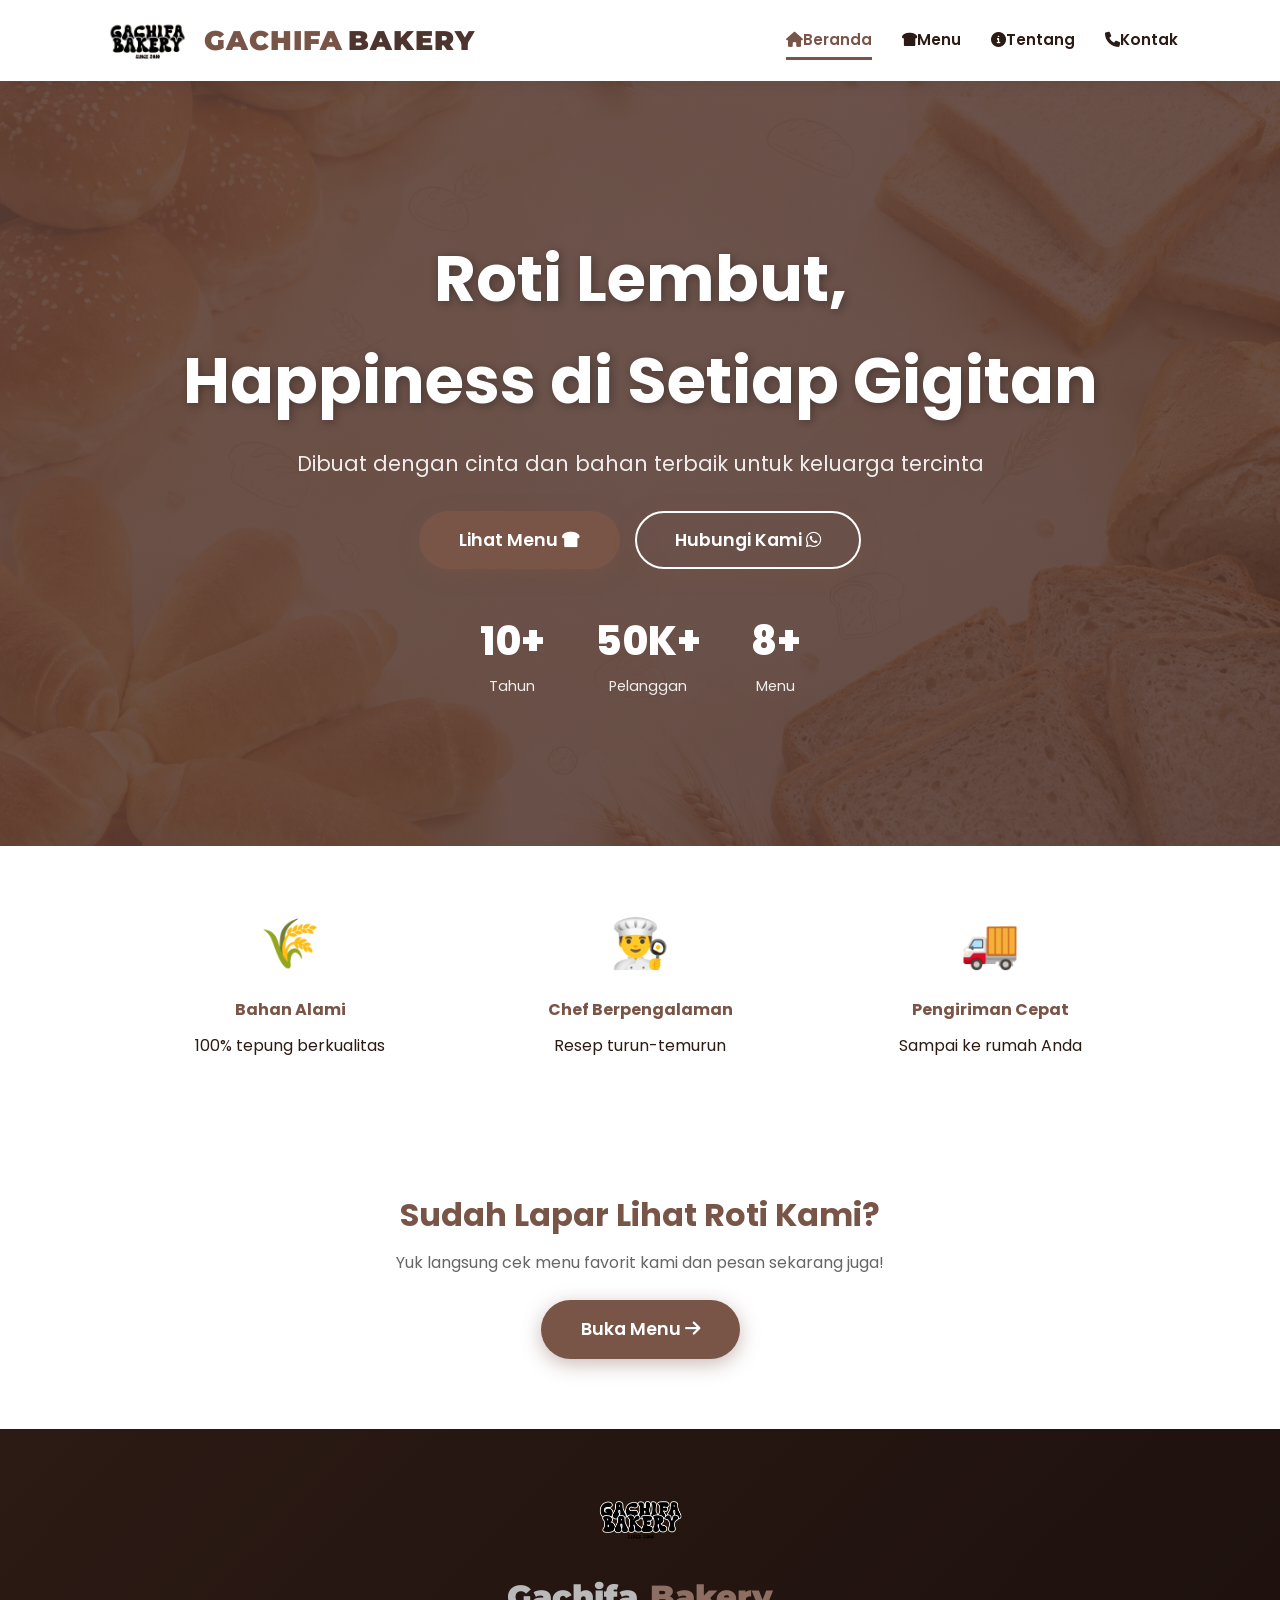
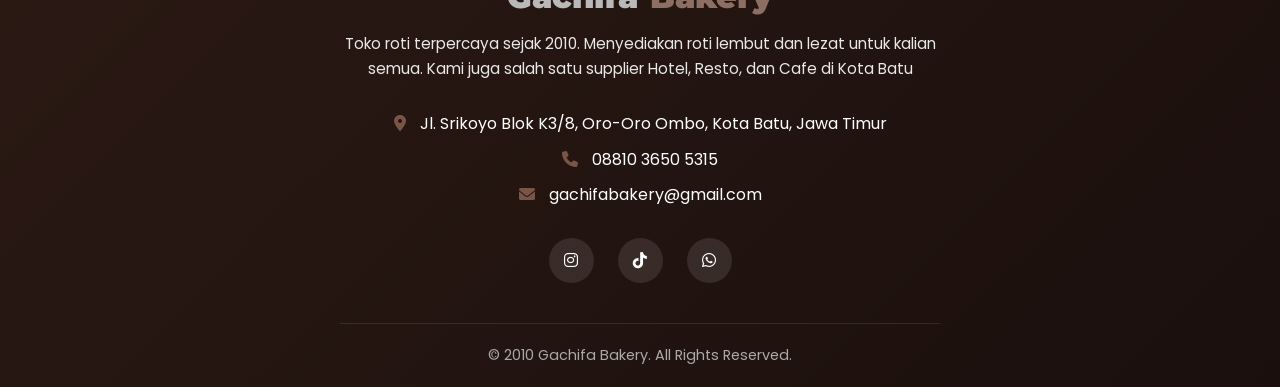
==== commit 3d78db97: "Add files via upload" ====
--- a/index.html
+++ b/index.html
@@ -4,6 +4,7 @@
     <meta charset="UTF-8">
     <meta name="viewport" content="width=device-width, initial-scale=1.0">
     <title>Gachifa Bakery | Beranda</title>
+    <link rel="icon" type="image/png" href="images/logo.png">
     <link rel="stylesheet" href="style.css">
     <link href="https://fonts.googleapis.com/css2?family=Montserrat:wght@900&family=Poppins:wght@300;400;600;700;800;900&display=swap" rel="stylesheet">
     <link rel="stylesheet" href="https://cdnjs.cloudflare.com/ajax/libs/font-awesome/6.0.0/css/all.min.css">
@@ -18,11 +19,19 @@
             <span class="brand-coklat">Bakery</span>
         </div>
     </div>
-    <ul class="nav-links">
-        <li><a href="index.html" data-page="index">Beranda</a></li>
-        <li><a href="menu.html" data-page="menu">Menu <span id="nav-cart-count" class="nav-cart-badge" style="display:none;">0</span></a></li>
-        <li><a href="about.html" data-page="about">Tentang</a></li>
-        <li><a href="contact.html" data-page="contact">Kontak</a></li>
+    <button class="nav-hamburger" onclick="toggleMobileMenu()" aria-label="Buka menu">
+        <i class="fas fa-bars"></i>
+    </button>
+    <div class="nav-overlay" id="navOverlay" onclick="closeMobileMenu()"></div>
+    <ul class="nav-links" id="navLinks">
+        <li class="nav-close-item">
+            <span class="nav-panel-title">Menu</span>
+            <button class="nav-close-btn" onclick="toggleMobileMenu()" aria-label="Tutup menu">&times;</button>
+        </li>
+        <li><a href="index.html" data-page="index"><i class="fas fa-house nav-icon"></i>Beranda</a></li>
+        <li><a href="menu.html" data-page="menu"><i class="fas fa-bread-slice nav-icon"></i>Menu <span id="nav-cart-count" class="nav-cart-badge" style="display:none;">0</span></a></li>
+        <li><a href="about.html" data-page="about"><i class="fas fa-circle-info nav-icon"></i>Tentang</a></li>
+        <li><a href="contact.html" data-page="contact"><i class="fas fa-phone nav-icon"></i>Kontak</a></li>
     </ul>
 </nav>
 
@@ -111,4 +120,4 @@
 
     <script src="script.js"></script>
 </body>
-</html>+</html>
--- a/style.css
+++ b/style.css
@@ -254,6 +254,22 @@
     margin: 0 auto;
 }
 
+.nav-hamburger {
+    display: none;
+}
+
+.nav-icon {
+    display: none;
+}
+
+.nav-overlay {
+    display: none;
+}
+
+.nav-close-item {
+    display: none;
+}
+
 .menu-header-row {
     position: relative;
     max-width: 1200px;
@@ -286,6 +302,25 @@
 .riwayat-trigger:hover {
     background: var(--primary);
     color: var(--white);
+}
+
+.riwayat-badge {
+    position: absolute;
+    top: -6px;
+    right: -6px;
+    background: var(--kuning);
+    color: var(--dark);
+    font-size: 0.7rem;
+    font-weight: 700;
+    min-width: 20px;
+    height: 20px;
+    border-radius: 50%;
+    display: flex;
+    align-items: center;
+    justify-content: center;
+    padding: 0 4px;
+    line-height: 1;
+    box-shadow: 0 2px 6px rgba(0,0,0,0.15);
 }
 
 .riwayat-modal-overlay {
@@ -404,6 +439,9 @@
     box-shadow: 0 10px 30px rgba(0,0,0,0.08);
     transition: 0.4s ease;
     position: relative;
+    display: flex;
+    flex-direction: column;
+    height: 100%;
 }
 
 .card:hover {
@@ -419,6 +457,9 @@
 
 .card-body {
     padding: 25px;
+    display: flex;
+    flex-direction: column;
+    flex: 1;
 }
 
 .card-body h3 {
@@ -462,6 +503,7 @@
     width: 100%;
     transition: 0.3s;
     font-size: 1rem;
+    margin-top: auto;
 }
 
 .btn-buy:hover {
@@ -816,48 +858,157 @@
 }
 
 @media (max-width: 768px) {
+    
     nav {
+        position: relative;
         display: flex;
         justify-content: space-between;
-        align-items: flex-start;
-        padding: 0.5rem 3%;
+        align-items: center;
+        padding: 0.6rem 4%;
     }
     
     .logo-container {
-        gap: 2px;
+        gap: 8px;
     }
     
     .logo-img {
-        height: 35px !important;
+        height: 38px !important;
     }
     
     .brand-name {
         display: flex;
-        flex-direction: column;
-        align-items: flex-start;
-        line-height: 1.1;
-    }
-    
-    .brand-name .brand-orange {
-        font-size: 0.75rem !important;
-    }
-    
+        flex-direction: row;
+        align-items: center;
+        line-height: 1.2;
+    }
+    
+    .brand-name .brand-orange,
     .brand-name .brand-coklat {
-        font-size: 0.75rem !important;
-    }
-    
+        font-size: 1rem !important;
+    }
+    
+    .nav-hamburger {
+        display: inline-flex;
+        align-items: center;
+        justify-content: center;
+        background: none;
+        border: none;
+        color: var(--primary);
+        font-size: 1.5rem;
+        cursor: pointer;
+        padding: 6px 8px;
+    }
+
+    .nav-overlay {
+        display: none;
+        position: fixed;
+        inset: 0;
+        background: rgba(44, 26, 20, 0.55);
+        z-index: 1400;
+    }
+
+    .nav-overlay.nav-overlay-show {
+        display: block;
+    }
+
     .nav-links {
         display: flex;
-        gap: 2px;
-        justify-content: flex-end;
-        margin-top: 4px;
+        position: fixed;
+        top: 0;
+        right: 0;
+        height: 100vh;
+        width: 60%;
+        max-width: 235px;
+        flex-direction: column;
+        gap: 0;
+        background: var(--white);
+        box-shadow: -10px 0 30px rgba(0,0,0,0.2);
+        padding: 0;
+        margin: 0;
+        z-index: 1500;
+        border-radius: 18px 0 0 18px;
+        overflow: hidden;
+        transform: translateX(100%);
+        transition: transform 0.3s ease;
+    }
+    
+    .nav-links.nav-open {
+        transform: translateX(0);
+    }
+    
+    .nav-links li {
+        width: 100%;
+    }
+
+    .nav-links li:not(.nav-close-item) {
+        border-bottom: 1px solid var(--cream);
+    }
+
+    .nav-links li:last-child {
+        border-bottom: none;
+    }
+
+    .nav-close-item {
+        display: flex;
+        align-items: center;
+        justify-content: space-between;
+        width: 100% !important;
+        padding: 16px 18px;
+        background: var(--cream);
+    }
+
+    .nav-panel-title {
+        font-weight: 700;
+        color: var(--primary);
+        font-size: 1rem;
+        letter-spacing: 0.2px;
+    }
+
+    .nav-close-btn {
+        background: none;
+        border: none;
+        font-size: 1.4rem;
+        line-height: 1;
+        color: #888;
+        cursor: pointer;
+        padding: 0 2px;
+    }
+
+    .nav-close-btn:hover {
+        color: var(--primary);
     }
     
     .nav-links a {
-        font-size: 0.7rem !important;
-        padding: 2px 4px;
-    }
-    
+        display: flex;
+        align-items: center;
+        width: 100%;
+        padding: 13px 18px;
+        font-size: 0.9rem !important;
+        color: var(--dark);
+    }
+
+    .nav-icon {
+        display: inline-block;
+        width: 18px;
+        margin-right: 10px;
+        text-align: center;
+        color: var(--primary);
+        font-size: 0.85rem;
+    }
+
+    .nav-links a.active {
+        color: var(--primary);
+        background: var(--kuningMuda);
+    }
+    
+    .nav-links a::after {
+        display: none;
+    }
+    
+    .nav-cart-badge {
+        display: none !important;
+    }
+
     .hero-content h1 {
         font-size: 2.5rem !important;
     }
@@ -870,7 +1021,7 @@
         flex-direction: column;
         gap: 10px;
     }
-    
+
     .btn {
         padding: 12px 25px !important;
         font-size: 0.9rem !important;
@@ -937,29 +1088,113 @@
     }
 
     .nav-cart-badge {
-        font-size: 0.6rem !important;
-        padding: 1px 5px !important;
+        display: none !important;
     }
 
     .menu-header-row {
         text-align: center;
+        padding-right: 0;
+        margin-top: 46px;
+    }
+
+    .menu-section {
+        padding: 20px 5% 50px;
+    }
+
+    .menu-header-row .section-title {
+        font-size: 1.5rem;
     }
 
     .riwayat-trigger {
-        position: static;
-        display: inline-flex;
-        margin-top: 12px;
-        width: 44px;
-        height: 44px;
+        position: absolute;
+        top: -46px;
+        right: 0;
+        margin-top: 0;
+        width: 42px;
+        height: 42px;
         padding: 0 !important;
         border-radius: 50%;
+        display: inline-flex;
         justify-content: center;
         align-items: center;
         gap: 0;
-        font-size: 1.1rem !important;
+        font-size: 1rem !important;
     }
 
     .riwayat-trigger-text {
         display: none;
     }
+
+    .product-grid {
+        grid-template-columns: repeat(2, 1fr);
+        gap: 12px;
+    }
+
+    .card img {
+        height: 110px;
+    }
+
+    .card-body {
+        padding: 12px;
+    }
+
+    .card-body h3 {
+        font-size: 0.9rem;
+        margin-bottom: 6px;
+    }
+
+    .card-body p {
+        font-size: 0.75rem;
+        margin-bottom: 6px;
+    }
+
+    .min-order {
+        font-size: 0.65rem !important;
+        padding: 3px 6px;
+        margin-bottom: 6px;
+    }
+
+    .price {
+        font-size: 1rem;
+        margin-bottom: 10px;
+    }
+
+    .btn-buy {
+        padding: 8px 10px;
+        font-size: 0.8rem;
+    }
+
+    .badge {
+        font-size: 0.6rem;
+        padding: 3px 10px;
+        top: 8px;
+        right: 8px;
+    }
+
+    .contact-section {
+        grid-template-columns: repeat(2, 1fr);
+        gap: 12px;
+        padding: 40px 5% 50px;
+    }
+
+    .contact-card {
+        padding: 20px 12px;
+    }
+
+    .contact-card i {
+        font-size: 1.6rem;
+        margin-bottom: 10px;
+    }
+
+    .contact-card h4 {
+        font-size: 0.95rem;
+    }
+
+    .contact-card p {
+        font-size: 0.8rem;
+    }
+
+    .contact-card-cta {
+        font-size: 0.75rem;
+    }
 }
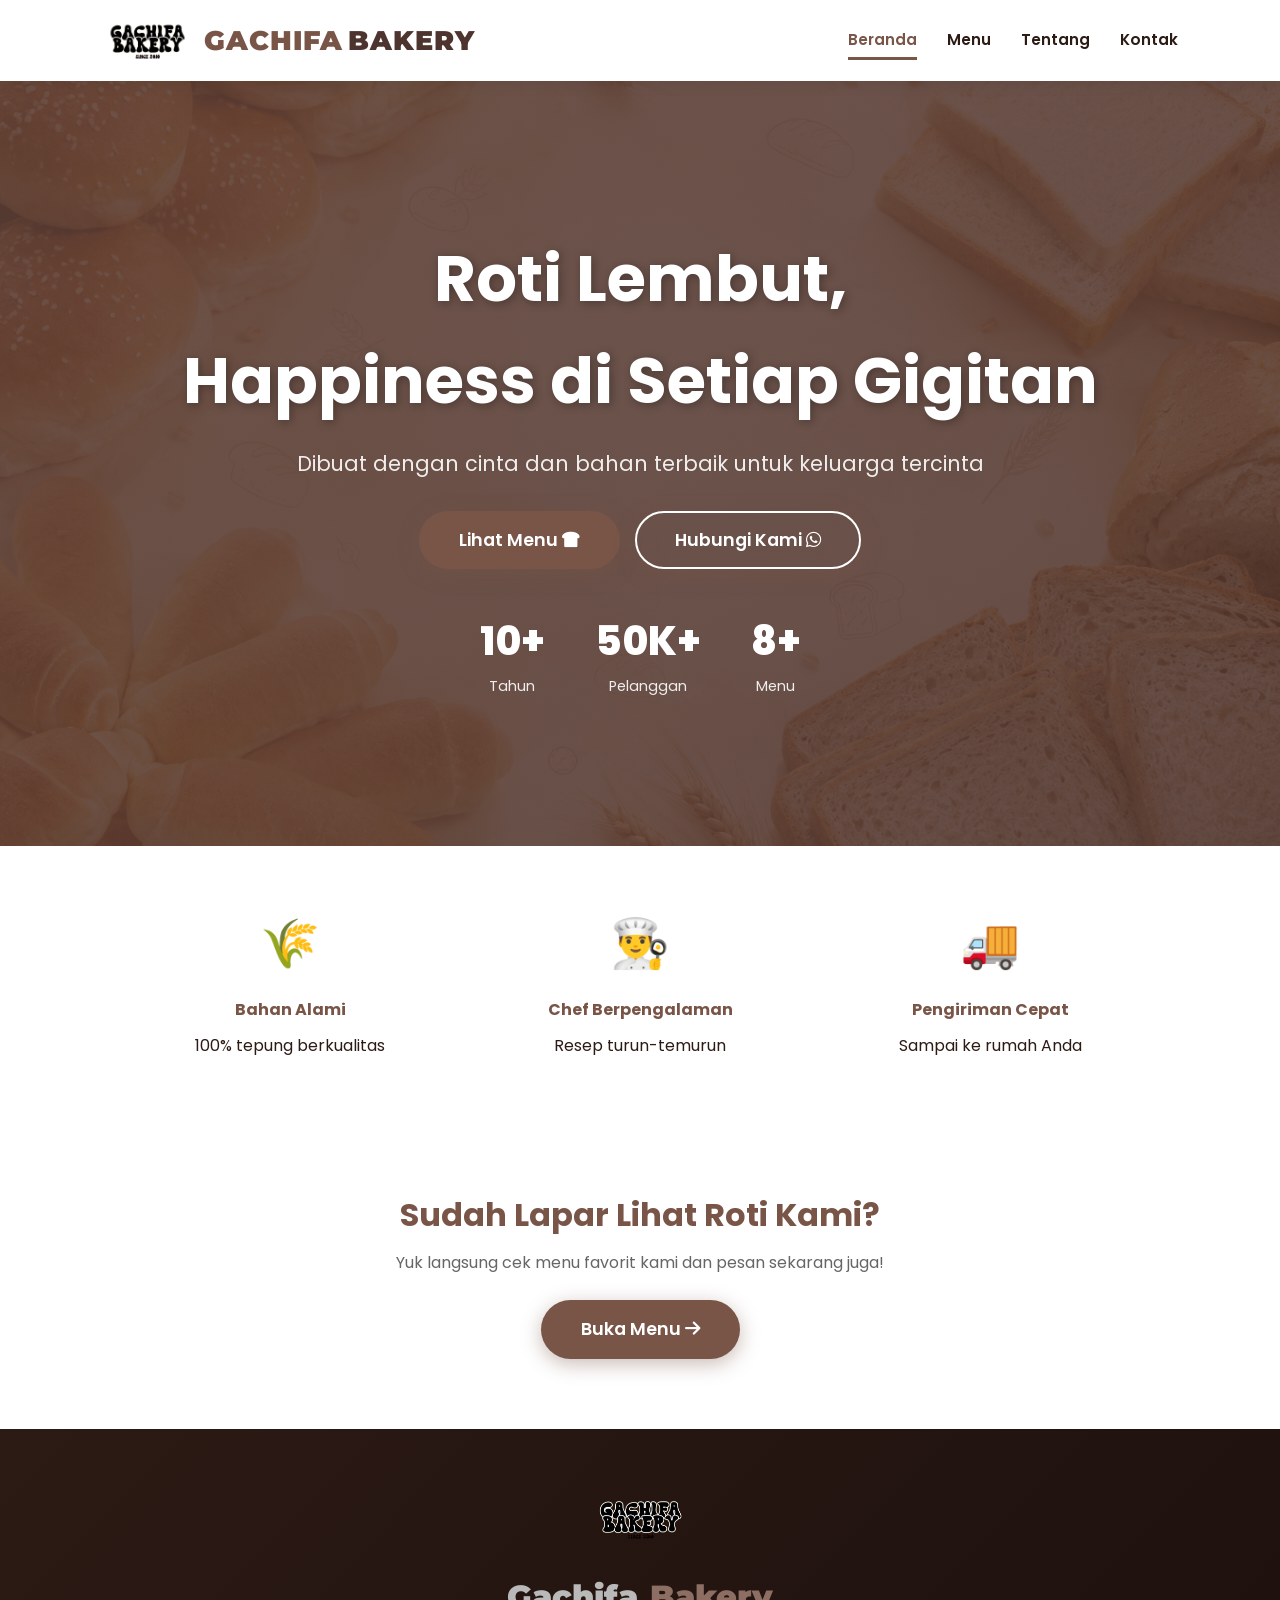
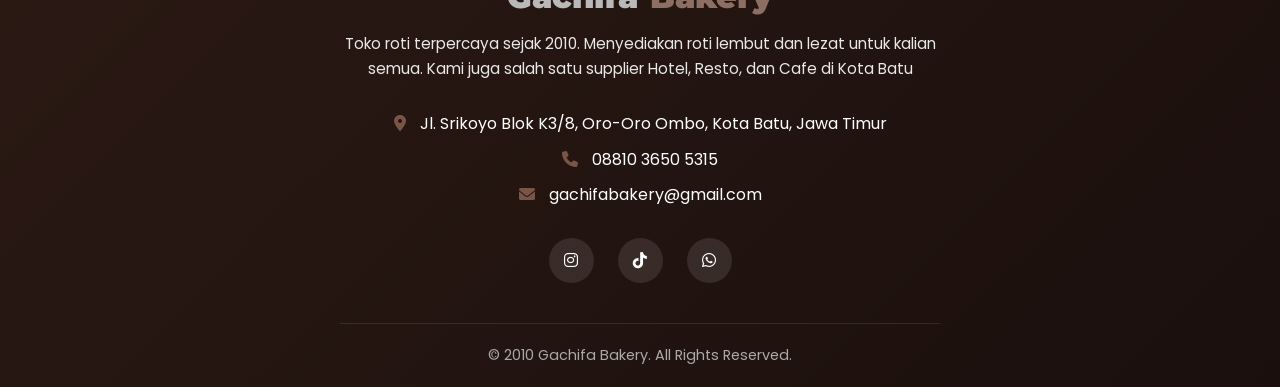
==== commit fc377207: "Add files via upload" ====
--- a/index.html
+++ b/index.html
@@ -101,7 +101,7 @@
         </div>
         
         <div class="social-links">
-            <a href="https://www.instagram.com/gachifabakery.id?igsh=MWFoOW41enE3eWxscw==" target="_blank">
+            <a href="https://www.instagram.com/gachifabakery.id/" target="_blank">
                 <i class="fab fa-instagram"></i>
             </a>
             <a href="https://www.tiktok.com/@gachifabakery?_r=1&_t=ZS-96W4dqvTECC" target="_blank">
@@ -120,4 +120,4 @@
 
     <script src="script.js"></script>
 </body>
-</html>
+</html>
--- a/style.css
+++ b/style.css
@@ -109,6 +109,10 @@
 
 .nav-links a.active::after {
     width: 100%;
+}
+
+.nav-links a.active .nav-cart-badge {
+    display: none !important;
 }
 
 header {
@@ -255,19 +259,19 @@
 }
 
 .nav-hamburger {
-    display: none;
+    display: none !important;
 }
 
 .nav-icon {
-    display: none;
+    display: none !important;
 }
 
 .nav-overlay {
-    display: none;
+    display: none !important;
 }
 
 .nav-close-item {
-    display: none;
+    display: none !important;
 }
 
 .menu-header-row {
@@ -537,26 +541,22 @@
 .about-section {
     padding: 80px 8%;
     text-align: center;
-    background: linear-gradient(135deg, rgba(93, 64, 55, 0.95), rgba(78, 52, 46, 0.9)),
-                url('images/background.png');
-    background-size: cover;
-    background-position: center;
+    background-color: var(--cream);
 }
 
 .about-section .section-title {
     font-size: 2.5rem;
     margin-bottom: 20px;
-    color: var(--white);
-    text-shadow: 2px 2px 5px rgba(0,0,0,0.3);
+    color: var(--primary);
 }
 
 .about-content {
     max-width: 800px;
     margin: 0 auto;
-    background-color: rgba(255, 255, 255, 0.95);
+    background-color: var(--white);
     padding: 40px;
     border-radius: 20px;
-    box-shadow: 0 10px 30px rgba(0,0,0,0.2);
+    box-shadow: 0 10px 30px rgba(0,0,0,0.08);
 }
 
 .about-content p {
@@ -857,6 +857,18 @@
     padding: 0 8% 80px;
 }
 
+.social-section .social-links a {
+    background-color: var(--cream);
+    color: var(--primary);
+    border: 1.5px solid var(--primary);
+}
+
+.social-section .social-links a:hover {
+    background-color: var(--primary);
+    color: var(--white);
+    border-color: var(--primary);
+}
+
 @media (max-width: 768px) {
     
     nav {
@@ -888,7 +900,7 @@
     }
     
     .nav-hamburger {
-        display: inline-flex;
+        display: inline-flex !important;
         align-items: center;
         justify-content: center;
         background: none;
@@ -908,7 +920,7 @@
     }
 
     .nav-overlay.nav-overlay-show {
-        display: block;
+        display: block !important;
     }
 
     .nav-links {
@@ -949,7 +961,7 @@
     }
 
     .nav-close-item {
-        display: flex;
+        display: flex !important;
         align-items: center;
         justify-content: space-between;
         width: 100% !important;
@@ -988,7 +1000,7 @@
     }
 
     .nav-icon {
-        display: inline-block;
+        display: inline-block !important;
         width: 18px;
         margin-right: 10px;
         text-align: center;
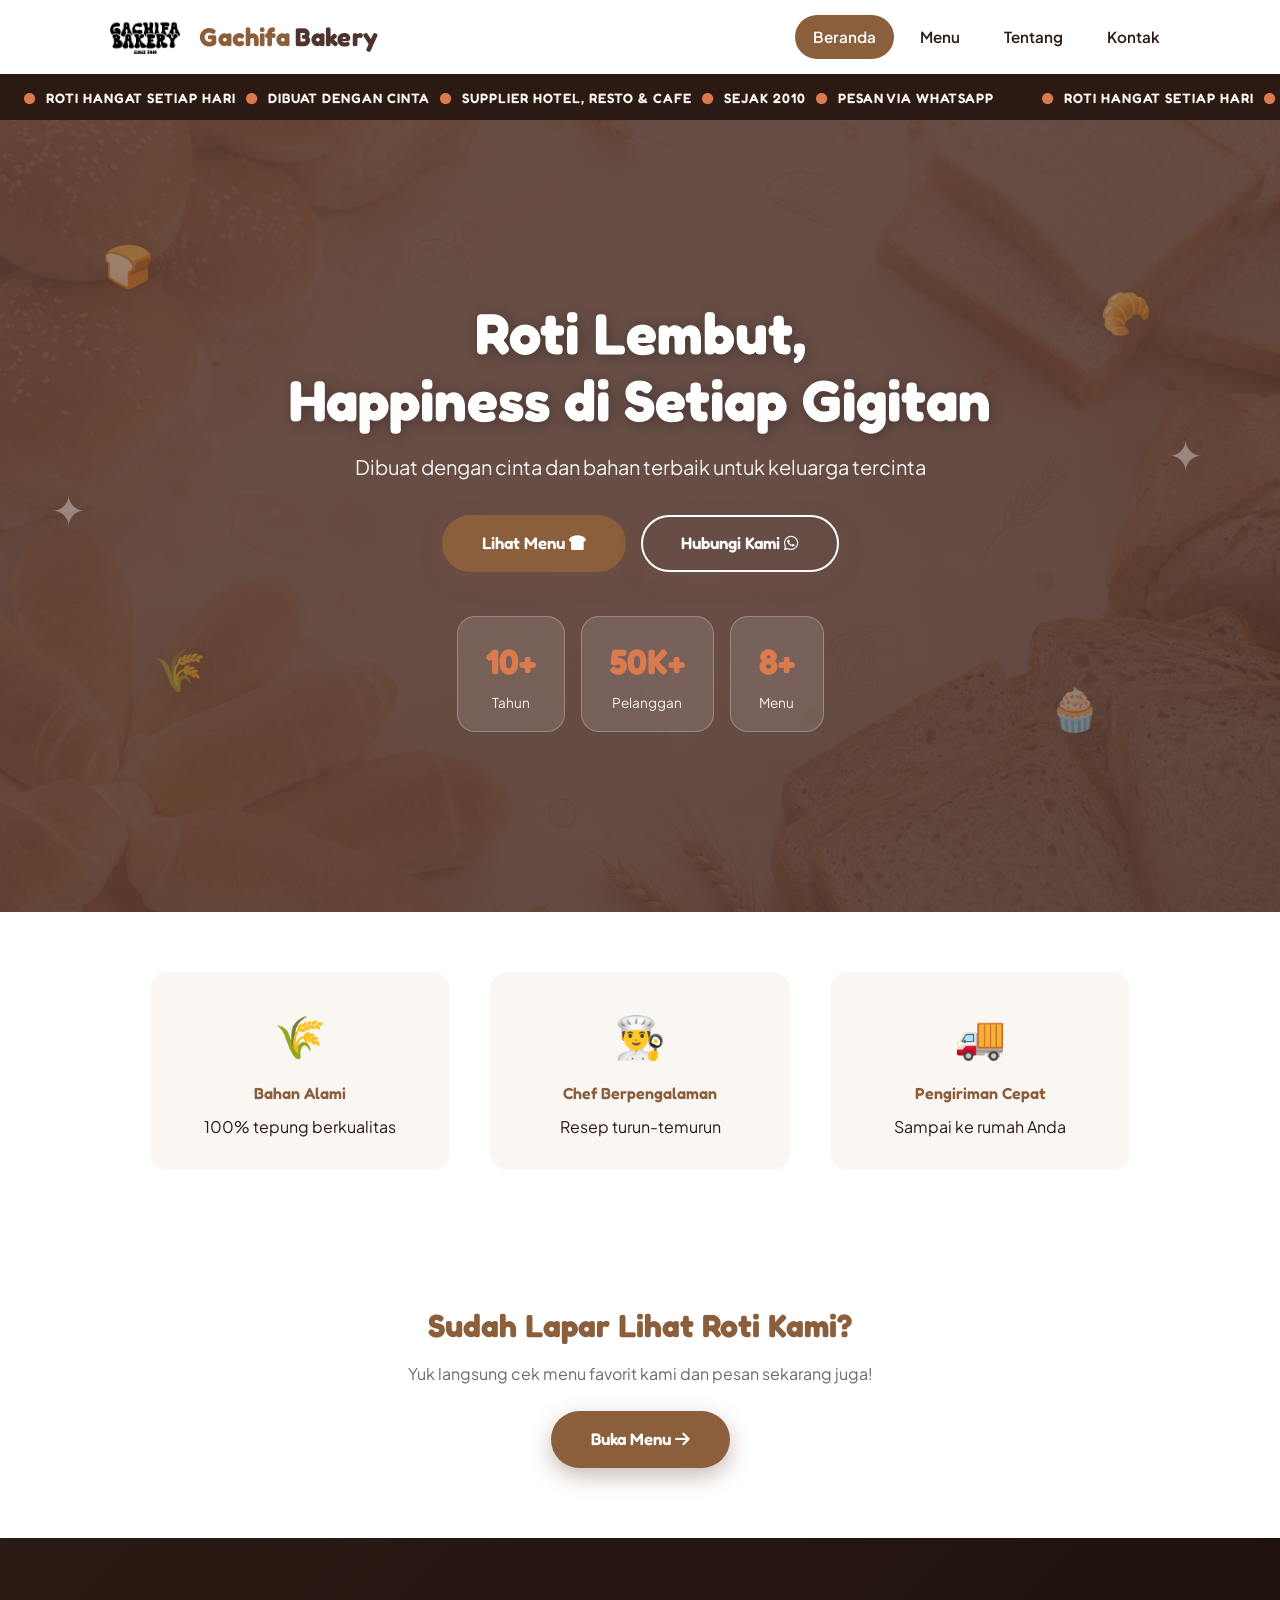
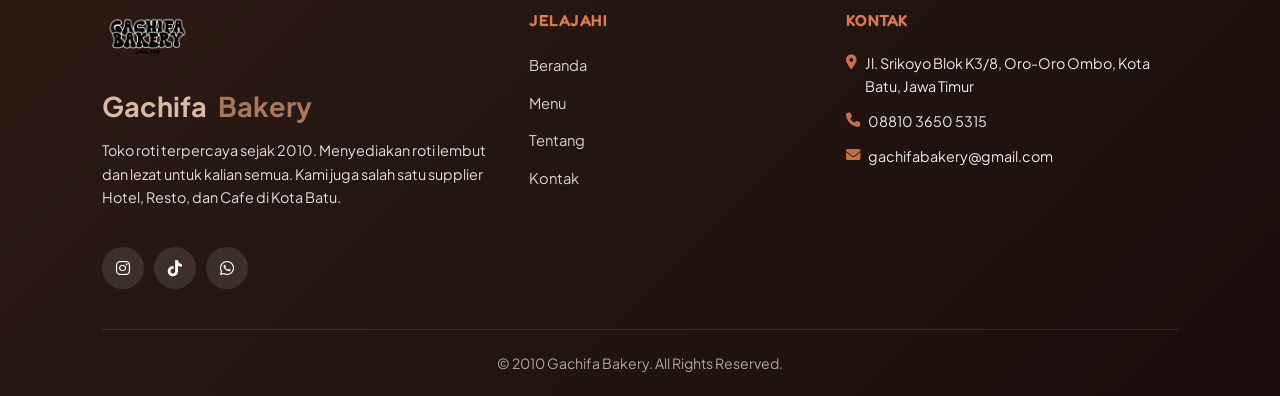
==== commit e7afe302: "Add files via upload" ====
--- a/index.html
+++ b/index.html
@@ -6,7 +6,6 @@
     <title>Gachifa Bakery | Beranda</title>
     <link rel="icon" type="image/png" href="images/logo.png">
     <link rel="stylesheet" href="style.css">
-    <link href="https://fonts.googleapis.com/css2?family=Montserrat:wght@900&family=Poppins:wght@300;400;600;700;800;900&display=swap" rel="stylesheet">
     <link rel="stylesheet" href="https://cdnjs.cloudflare.com/ajax/libs/font-awesome/6.0.0/css/all.min.css">
 </head>
 <body>
@@ -35,7 +34,22 @@
     </ul>
 </nav>
 
+<div class="marquee">
+    <div class="marquee-track">
+        <span><i class="fas fa-circle"></i>ROTI HANGAT SETIAP HARI<i class="fas fa-circle"></i>DIBUAT DENGAN CINTA<i class="fas fa-circle"></i>SUPPLIER HOTEL, RESTO & CAFE<i class="fas fa-circle"></i>SEJAK 2010<i class="fas fa-circle"></i>PESAN VIA WHATSAPP</span>
+        <span aria-hidden="true"><i class="fas fa-circle"></i>ROTI HANGAT SETIAP HARI<i class="fas fa-circle"></i>DIBUAT DENGAN CINTA<i class="fas fa-circle"></i>SUPPLIER HOTEL, RESTO & CAFE<i class="fas fa-circle"></i>SEJAK 2010<i class="fas fa-circle"></i>PESAN VIA WHATSAPP</span>
+    </div>
+</div>
+
     <header id="home">
+        <div class="floaty-shapes" aria-hidden="true">
+            <span class="floaty" style="top:14%; left:8%;">🍞</span>
+            <span class="floaty floaty-slow floaty-reverse" style="top:65%; left:12%;">🌾</span>
+            <span class="floaty floaty-slow" style="top:20%; right:10%;">🥐</span>
+            <span class="floaty floaty-reverse" style="top:70%; right:14%;">🧁</span>
+            <span class="floaty floaty-slow" style="top:45%; left:4%;">✦</span>
+            <span class="floaty" style="top:38%; right:6%;">✦</span>
+        </div>
         <div class="hero-content">
             <h1>Roti Lembut,<br>Happiness di Setiap Gigitan</h1>
             <p>Dibuat dengan cinta dan bahan terbaik untuk keluarga tercinta</p>
@@ -62,25 +76,25 @@
         </div>
     </header>
 
-    <section class="features">
-        <div class="feature-item">
+    <section class="features reveal-stagger reveal">
+        <div class="feature-item reveal-child">
             <span>🌾</span>
             <h4>Bahan Alami</h4>
             <p>100% tepung berkualitas</p>
         </div>
-        <div class="feature-item">
+        <div class="feature-item reveal-child">
             <span>👨‍🍳</span>
             <h4>Chef Berpengalaman</h4>
             <p>Resep turun-temurun</p>
         </div>
-        <div class="feature-item">
+        <div class="feature-item reveal-child">
             <span>🚚</span>
             <h4>Pengiriman Cepat</h4>
             <p>Sampai ke rumah Anda</p>
         </div>
     </section>
 
-    <section class="cta-section">
+    <section class="cta-section reveal">
         <h2>Sudah Lapar Lihat Roti Kami?</h2>
         <p>Yuk langsung cek menu favorit kami dan pesan sekarang juga!</p>
         <a href="menu.html" class="btn">Buka Menu <i class="fas fa-arrow-right"></i></a>
@@ -88,36 +102,49 @@
 
 <footer id="contact">
     <div class="footer-container">
-        <div class="footer-logo">
-            <img src="images/logo.png" alt="Logo">
+        <div class="footer-col-brand">
+            <div class="footer-logo">
+                <img src="images/logo.png" alt="Logo">
+            </div>
+            <h3><span class="brand-orange">Gachifa</span> <span class="brand-coklat">Bakery</span></h3>
+            <p class="footer-desc">Toko roti terpercaya sejak 2010. Menyediakan roti lembut dan lezat untuk kalian semua. Kami juga salah satu supplier Hotel, Resto, dan Cafe di Kota Batu.</p>
+            <div class="social-links">
+                <a href="https://www.instagram.com/gachifabakery.id/" target="_blank" aria-label="Instagram">
+                    <i class="fab fa-instagram"></i>
+                </a>
+                <a href="https://www.tiktok.com/@gachifabakery?_r=1&_t=ZS-96W4dqvTECC" target="_blank" aria-label="TikTok">
+                    <i class="fab fa-tiktok"></i>
+                </a>
+                <a href="https://wa.me/62881036505315?text=Hallo%20Gachifa%20Bakery!%20Saya%20ingin%20bertanya%20perihal%20roti%20nya%20dong" target="_blank" aria-label="WhatsApp">
+                    <i class="fab fa-whatsapp"></i>
+                </a>
+            </div>
         </div>
-        <h3><span class="brand-orange">Gachifa</span> <span class="brand-coklat">Bakery</span></h3>
-        <p class="footer-desc">Toko roti terpercaya sejak 2010. Menyediakan roti lembut dan lezat untuk kalian semua. Kami juga salah satu supplier Hotel, Resto, dan Cafe di Kota Batu</p>
-        
-        <div class="contact-info">
-            <p><i class="fas fa-map-marker-alt"></i> Jl. Srikoyo Blok K3/8, Oro-Oro Ombo, Kota Batu, Jawa Timur</p>
-            <p><i class="fas fa-phone"></i> 08810 3650 5315</p>
-            <p><i class="fas fa-envelope"></i> gachifabakery@gmail.com</p>
+
+        <div class="footer-col">
+            <h4 class="footer-heading">Jelajahi</h4>
+            <ul class="footer-links">
+                <li><a href="index.html">Beranda</a></li>
+                <li><a href="menu.html">Menu</a></li>
+                <li><a href="about.html">Tentang</a></li>
+                <li><a href="contact.html">Kontak</a></li>
+            </ul>
         </div>
-        
-        <div class="social-links">
-            <a href="https://www.instagram.com/gachifabakery.id/" target="_blank">
-                <i class="fab fa-instagram"></i>
-            </a>
-            <a href="https://www.tiktok.com/@gachifabakery?_r=1&_t=ZS-96W4dqvTECC" target="_blank">
-                <i class="fab fa-tiktok"></i>
-            </a>
-            <a href="https://wa.me/62881036505315?text=Hallo%20Gachifa%20Bakery!%20Saya%20ingin%20bertanya%20perihal%20roti%20nya%20dong" target="_blank">
-                <i class="fab fa-whatsapp"></i>
-            </a>
+
+        <div class="footer-col">
+            <h4 class="footer-heading">Kontak</h4>
+            <div class="contact-info">
+                <p><i class="fas fa-map-marker-alt"></i> Jl. Srikoyo Blok K3/8, Oro-Oro Ombo, Kota Batu, Jawa Timur</p>
+                <p><i class="fas fa-phone"></i> 08810 3650 5315</p>
+                <p><i class="fas fa-envelope"></i> gachifabakery@gmail.com</p>
+            </div>
         </div>
-        
-        <div class="footer-bottom">
-            <p>&copy; 2010 Gachifa Bakery. All Rights Reserved.</p>
-        </div>
+    </div>
+    <div class="footer-bottom">
+        <p>&copy; 2010 Gachifa Bakery. All Rights Reserved.</p>
     </div>
 </footer>
 
     <script src="script.js"></script>
 </body>
-</html>+</html>
--- a/style.css
+++ b/style.css
@@ -1,34 +1,89 @@
+@import url('https://fonts.googleapis.com/css2?family=Fredoka:wght@500;600;700&family=Plus+Jakarta+Sans:wght@400;500;600;700;800&display=swap');
+
 * {
     margin: 0;
     padding: 0;
     box-sizing: border-box;
-    font-family: 'Poppins', sans-serif;
+    font-family: 'Plus Jakarta Sans', sans-serif;
 }
 
 :root {
-    --primary: #795548;
-    --secondary: #5D4037;
+    --primary: #8B5E3C;
+    --secondary: #6B4226;
     --accent: #4E342E;
-    --cream: #EFEBE9;
+    --cream: #FAF6F2;
+    --cream-2: #F3EAE0;
     --white: #ffffff;
     --dark: #2C1A14;
-    --kuning: #FFC107;
-    --kuningMuda: #FFECB3;
+    --kuning: #D97B4F;
+    --kuningMuda: #F3D9C4;
+    --shadow-soft: 0 10px 30px rgba(139, 94, 60, 0.12);
+    --shadow-lift: 0 20px 40px rgba(139, 94, 60, 0.22);
+    --radius-lg: 28px;
+    --radius-md: 18px;
+}
+
+html {
+    scroll-behavior: smooth;
 }
 
 body {
     background-color: var(--cream);
     color: var(--dark);
     line-height: 1.6;
-}
-
+    overflow-x: hidden;
+}
+
+h1, h2, h3, h4, .brand-name span, .btn, .logo-container, footer h3 {
+    font-family: 'Fredoka', sans-serif;
+}
+
+/* ===== REVEAL ON SCROLL ===== */
+.reveal {
+    opacity: 0;
+    transform: translateY(28px);
+    transition: opacity 0.7s cubic-bezier(0.22, 1, 0.36, 1), transform 0.7s cubic-bezier(0.22, 1, 0.36, 1);
+}
+
+.reveal.revealed {
+    opacity: 1;
+    transform: translateY(0);
+}
+
+.reveal-stagger.revealed .reveal-child {
+    opacity: 1;
+    transform: translateY(0);
+}
+
+.reveal-child {
+    opacity: 0;
+    transform: translateY(24px);
+    transition: opacity 0.6s ease, transform 0.6s ease;
+}
+
+.reveal-stagger.revealed .reveal-child:nth-child(1) { transition-delay: 0.05s; }
+.reveal-stagger.revealed .reveal-child:nth-child(2) { transition-delay: 0.15s; }
+.reveal-stagger.revealed .reveal-child:nth-child(3) { transition-delay: 0.25s; }
+.reveal-stagger.revealed .reveal-child:nth-child(4) { transition-delay: 0.35s; }
+
+@media (prefers-reduced-motion: reduce) {
+    .reveal, .reveal-child {
+        opacity: 1 !important;
+        transform: none !important;
+        transition: none !important;
+    }
+    .floaty { animation: none !important; }
+    .marquee-track { animation: none !important; }
+}
+
+/* ===== NAV ===== */
 nav {
     display: flex;
     justify-content: space-between;
     align-items: center;
-    padding: 0.8rem 8%;
+    padding: 0.7rem 8%;
     background-color: var(--white);
-    box-shadow: 0 2px 15px rgba(0,0,0,0.08);
+    box-shadow: 0 2px 20px rgba(44, 26, 20, 0.07);
     position: sticky;
     top: 0;
     z-index: 1000;
@@ -41,7 +96,7 @@
 }
 
 .logo-img {
-    height: 55px;
+    height: 52px;
     width: auto;
 }
 
@@ -51,11 +106,9 @@
 }
 
 .brand-name span {
-    font-family: 'Montserrat', sans-serif;
-    font-weight: 900;
-    font-size: 1.7rem;
-    text-transform: uppercase;
-    letter-spacing: 1px;
+    font-weight: 700;
+    font-size: 1.6rem;
+    letter-spacing: 0.2px;
 }
 
 .brand-orange {
@@ -70,7 +123,8 @@
 .nav-links {
     list-style: none;
     display: flex;
-    gap: 30px;
+    align-items: center;
+    gap: 8px;
 }
 
 .nav-links a {
@@ -80,71 +134,136 @@
     font-size: 0.95rem;
     transition: 0.3s;
     position: relative;
-    padding: 8px 0;
+    padding: 10px 18px;
     display: inline-block;
-}
-
-.nav-links a::after {
-    content: '';
-    position: absolute;
-    bottom: 0;
-    left: 0;
-    width: 0;
-    height: 3px;
-    background-color: var(--primary);
-    transition: width 0.3s ease;
+    border-radius: 50px;
 }
 
 .nav-links a:hover {
     color: var(--primary);
-}
-
-.nav-links a:hover::after {
-    width: 100%;
+    background: var(--cream-2);
 }
 
 .nav-links a.active {
-    color: var(--primary);
-}
-
-.nav-links a.active::after {
-    width: 100%;
+    color: var(--white);
+    background: var(--primary);
 }
 
 .nav-links a.active .nav-cart-badge {
     display: none !important;
 }
 
+/* ===== MARQUEE ===== */
+.marquee {
+    background: var(--dark);
+    overflow: hidden;
+    white-space: nowrap;
+    position: relative;
+    padding: 10px 0;
+}
+
+.marquee-track {
+    display: inline-flex;
+    animation: marquee-scroll 22s linear infinite;
+}
+
+.marquee-track span {
+    color: var(--cream);
+    font-family: 'Fredoka', sans-serif;
+    font-weight: 600;
+    font-size: 0.85rem;
+    letter-spacing: 1px;
+    text-transform: uppercase;
+    padding: 0 24px;
+    display: inline-flex;
+    align-items: center;
+    gap: 10px;
+    white-space: nowrap;
+}
+
+.marquee-track span i {
+    color: var(--kuning);
+    font-size: 0.7rem;
+}
+
+@keyframes marquee-scroll {
+    0% { transform: translateX(0); }
+    100% { transform: translateX(-50%); }
+}
+
+/* ===== HEADER / HERO ===== */
 header {
-    background: linear-gradient(135deg, rgba(93, 64, 55, 0.9), rgba(78, 52, 46, 0.85)), 
+    position: relative;
+    background: linear-gradient(135deg, rgba(93, 64, 55, 0.92), rgba(78, 52, 46, 0.88)),
                 url('images/background.png');
     background-size: cover;
     background-position: center;
-    height: 85vh;
+    min-height: 88vh;
     display: flex;
     align-items: center;
     justify-content: center;
     text-align: center;
     color: var(--white);
+    overflow: hidden;
+    padding: 40px 8%;
+}
+
+.floaty-shapes {
+    position: absolute;
+    inset: 0;
+    pointer-events: none;
+    z-index: 1;
+}
+
+.floaty-shapes span {
+    position: absolute;
+    font-size: 2.6rem;
+    opacity: 0.35;
+    filter: drop-shadow(0 6px 14px rgba(0,0,0,0.2));
+}
+
+.floaty {
+    animation: floaty-move 6s ease-in-out infinite;
+}
+
+.floaty-slow {
+    animation-duration: 9s;
+}
+
+.floaty-reverse {
+    animation-direction: alternate-reverse;
+}
+
+@keyframes floaty-move {
+    0%   { transform: translateY(0) rotate(0deg); }
+    50%  { transform: translateY(-22px) rotate(8deg); }
+    100% { transform: translateY(0) rotate(0deg); }
+}
+
+.hero-content {
+    position: relative;
+    z-index: 2;
 }
 
 .hero-content h1 {
-    font-size: 4rem;
-    margin-bottom: 15px;
-    text-shadow: 2px 2px 10px rgba(0,0,0,0.3);
+    font-weight: 700;
+    font-size: 3.6rem;
+    line-height: 1.15;
+    margin-bottom: 18px;
+    text-shadow: 2px 2px 14px rgba(0,0,0,0.28);
 }
 
 .hero-content p {
-    font-size: 1.3rem;
-    margin-bottom: 30px;
-    opacity: 0.9;
+    font-size: 1.25rem;
+    margin-bottom: 32px;
+    opacity: 0.92;
 }
 
 .hero-buttons {
     display: flex;
     gap: 15px;
     justify-content: center;
-    margin-bottom: 40px;
+    margin-bottom: 44px;
 }
 
 .btn {
@@ -155,16 +274,16 @@
     text-decoration: none;
     border-radius: 50px;
     font-weight: 600;
-    font-size: 1.1rem;
+    font-size: 1.05rem;
     transition: 0.3s;
-    box-shadow: 0 5px 20px rgba(121, 85, 72, 0.4);
+    box-shadow: 0 8px 22px rgba(121, 85, 72, 0.4);
     cursor: pointer;
     border: none;
 }
 
 .btn:hover {
     background-color: var(--accent);
-    transform: translateY(-3px);
+    transform: translateY(-4px);
 }
 
 .btn:active {
@@ -186,53 +305,102 @@
 
 .hero-stats {
     display: flex;
-    gap: 50px;
+    gap: 16px;
     justify-content: center;
     margin-top: 40px;
+    flex-wrap: wrap;
 }
 
 .stat-item {
     text-align: center;
+    background: rgba(255,255,255,0.12);
+    backdrop-filter: blur(6px);
+    border: 1px solid rgba(255,255,255,0.25);
+    border-radius: var(--radius-md);
+    padding: 16px 28px;
 }
 
 .stat-number {
     display: block;
-    font-size: 2.5rem;
-    font-weight: 800;
+    font-family: 'Fredoka', sans-serif;
+    font-size: 2.2rem;
+    font-weight: 700;
+    color: var(--kuning);
 }
 
 .stat-label {
-    font-size: 0.9rem;
+    font-size: 0.85rem;
     opacity: 0.9;
 }
 
+/* ===== PAGE BANNER (inner pages) ===== */
+.page-banner {
+    position: relative;
+    background: linear-gradient(135deg, rgba(93, 64, 55, 0.95), rgba(78, 52, 46, 0.9)),
+                url('images/background.png');
+    background-size: cover;
+    background-position: center;
+    color: var(--white);
+    text-align: center;
+    padding: 80px 8% 60px;
+    overflow: hidden;
+}
+
+.page-banner h1 {
+    font-weight: 700;
+    font-size: 2.6rem;
+    margin-bottom: 10px;
+    text-shadow: 2px 2px 10px rgba(0,0,0,0.3);
+    position: relative;
+    z-index: 2;
+}
+
+.page-banner p {
+    font-size: 1.05rem;
+    opacity: 0.92;
+    position: relative;
+    z-index: 2;
+}
+
+/* ===== FEATURES ===== */
 .features {
     background-color: var(--white);
     padding: 60px 8%;
     display: flex;
     justify-content: center;
-    gap: 50px;
+    gap: 40px;
     flex-wrap: wrap;
     text-align: center;
 }
 
 .feature-item {
     flex: 1;
-    min-width: 200px;
+    min-width: 220px;
     max-width: 300px;
+    background: var(--cream);
+    border-radius: var(--radius-md);
+    padding: 30px 22px;
+    transition: 0.35s;
+}
+
+.feature-item:hover {
+    transform: translateY(-8px);
+    box-shadow: var(--shadow-soft);
 }
 
 .feature-item span {
-    font-size: 3rem;
+    font-size: 2.6rem;
     display: block;
-    margin-bottom: 15px;
+    margin-bottom: 12px;
 }
 
 .feature-item h4 {
     color: var(--primary);
-    margin-bottom: 10px;
-}
-
+    margin-bottom: 8px;
+    font-weight: 600;
+}
+
+/* ===== MENU SECTION ===== */
 .menu-section {
     padding: 80px 8%;
     text-align: center;
@@ -240,20 +408,33 @@
 }
 
 .section-title {
-    font-size: 2.5rem;
+    font-weight: 700;
+    font-size: 2.4rem;
     margin-bottom: 15px;
     color: var(--primary);
+    position: relative;
+    display: inline-block;
+}
+
+.section-title::after {
+    content: '';
+    display: block;
+    width: 60px;
+    height: 4px;
+    background: var(--kuning);
+    border-radius: 2px;
+    margin: 14px auto 0;
 }
 
 .section-desc {
-    color: #666;
+    color: #6b6b6b;
     margin-bottom: 40px;
 }
 
 .product-grid {
     display: grid;
     grid-template-columns: repeat(auto-fit, minmax(280px, 1fr));
-    gap: 40px;
+    gap: 36px;
     max-width: 1200px;
     margin: 0 auto;
 }
@@ -313,7 +494,7 @@
     top: -6px;
     right: -6px;
     background: var(--kuning);
-    color: var(--dark);
+    color: var(--white);
     font-size: 0.7rem;
     font-weight: 700;
     min-width: 20px;
@@ -344,7 +525,7 @@
 
 .riwayat-modal-box {
     background: var(--white);
-    border-radius: 20px;
+    border-radius: var(--radius-lg);
     padding: 30px;
     max-width: 420px;
     width: 100%;
@@ -363,7 +544,8 @@
 
 .riwayat-modal-header h3 {
     color: var(--primary);
-    font-size: 1.2rem;
+    font-size: 1.15rem;
+    font-weight: 600;
     display: flex;
     align-items: center;
     gap: 8px;
@@ -392,7 +574,7 @@
 
 .riwayat-item {
     background: var(--cream);
-    border-radius: 10px;
+    border-radius: 12px;
     padding: 12px 14px;
     margin-bottom: 12px;
 }
@@ -436,12 +618,13 @@
     color: var(--white);
 }
 
+/* ===== CARDS ===== */
 .card {
     background: var(--white);
-    border-radius: 20px;
+    border-radius: var(--radius-lg);
     overflow: hidden;
-    box-shadow: 0 10px 30px rgba(0,0,0,0.08);
-    transition: 0.4s ease;
+    box-shadow: var(--shadow-soft);
+    transition: 0.4s cubic-bezier(0.22, 1, 0.36, 1);
     position: relative;
     display: flex;
     flex-direction: column;
@@ -449,8 +632,8 @@
 }
 
 .card:hover {
-    transform: translateY(-15px);
-    box-shadow: 0 20px 40px rgba(121, 85, 72, 0.2);
+    transform: translateY(-12px) rotate(-0.5deg);
+    box-shadow: var(--shadow-lift);
 }
 
 .card img {
@@ -467,13 +650,14 @@
 }
 
 .card-body h3 {
-    font-size: 1.4rem;
+    font-weight: 600;
+    font-size: 1.3rem;
     color: var(--dark);
     margin-bottom: 10px;
 }
 
 .card-body p {
-    color: #666;
+    color: #6b6b6b;
     font-size: 0.95rem;
     margin-bottom: 10px;
 }
@@ -484,12 +668,13 @@
     font-weight: 700;
     margin-bottom: 10px;
     background-color: var(--kuningMuda);
-    padding: 5px 10px;
-    border-radius: 5px;
+    padding: 5px 12px;
+    border-radius: 50px;
     display: inline-block;
 }
 
 .price {
+    font-family: 'Fredoka', sans-serif;
     font-size: 1.5rem;
     font-weight: 700;
     color: var(--primary);
@@ -525,19 +710,21 @@
     top: 15px;
     right: 15px;
     background-color: var(--kuning);
-    color: var(--dark);
-    padding: 5px 15px;
+    color: var(--white);
+    padding: 6px 16px;
     border-radius: 20px;
-    font-size: 0.8rem;
+    font-size: 0.75rem;
     font-weight: 700;
+    letter-spacing: 0.3px;
     z-index: 10;
+    box-shadow: 0 4px 10px rgba(217, 123, 79, 0.4);
 }
 
 .badge-new {
-    background-color: var(--kuning);
-    color: var(--dark);
-}
-
+    background-color: var(--secondary);
+}
+
+/* ===== ABOUT ===== */
 .about-section {
     padding: 80px 8%;
     text-align: center;
@@ -545,7 +732,7 @@
 }
 
 .about-section .section-title {
-    font-size: 2.5rem;
+    font-size: 2.4rem;
     margin-bottom: 20px;
     color: var(--primary);
 }
@@ -555,89 +742,182 @@
     margin: 0 auto;
     background-color: var(--white);
     padding: 40px;
-    border-radius: 20px;
-    box-shadow: 0 10px 30px rgba(0,0,0,0.08);
+    border-radius: var(--radius-lg);
+    box-shadow: var(--shadow-soft);
+    text-align: left;
+    position: relative;
+}
+
+.about-content::before {
+    content: '\201C';
+    font-family: 'Fredoka', sans-serif;
+    position: absolute;
+    top: -6px;
+    left: 24px;
+    font-size: 5rem;
+    color: var(--kuningMuda);
+    line-height: 1;
 }
 
 .about-content p {
-    color: #333;
-    font-size: 1.1rem;
-    line-height: 1.8;
-}
-
+    color: #444;
+    font-size: 1.08rem;
+    line-height: 1.85;
+}
+
+.about-stats {
+    max-width: 900px;
+    margin: 50px auto 0;
+    display: grid;
+    grid-template-columns: repeat(auto-fit, minmax(160px, 1fr));
+    gap: 20px;
+}
+
+.about-stat-card {
+    background: var(--white);
+    border-radius: var(--radius-md);
+    padding: 26px 16px;
+    box-shadow: var(--shadow-soft);
+    transition: 0.35s;
+}
+
+.about-stat-card:hover {
+    transform: translateY(-8px);
+}
+
+.about-stat-card .num {
+    font-family: 'Fredoka', sans-serif;
+    font-weight: 700;
+    font-size: 2rem;
+    color: var(--primary);
+    display: block;
+}
+
+.about-stat-card .label {
+    color: #6b6b6b;
+    font-size: 0.85rem;
+    margin-top: 4px;
+    display: block;
+}
+
+/* ===== FOOTER ===== */
 footer {
     background: linear-gradient(135deg, var(--dark), #1a0f0d);
     color: var(--white);
-    padding: 60px 8% 20px;
-    text-align: center;
+    padding: 70px 8% 0;
+    position: relative;
 }
 
 .footer-container {
-    max-width: 600px;
+    max-width: 1100px;
     margin: 0 auto;
+    display: grid;
+    grid-template-columns: 1.4fr 1fr 1.2fr;
+    gap: 40px;
+    text-align: left;
+    padding-bottom: 40px;
+}
+
+.footer-col-brand {
+    display: flex;
+    flex-direction: column;
 }
 
 .footer-logo img {
-    height: 60px;
+    height: 55px;
     margin-bottom: 15px;
 }
 
 footer h3 {
-    font-size: 2rem;
+    font-size: 1.7rem;
+    font-weight: 700;
     margin-bottom: 10px;
 }
 
 footer h3 .brand-orange {
-    font-family: 'Montserrat', sans-serif;
-    font-weight: 900;
-    color: #b9b9b9;
+    color: #d8b9a4;
 }
 
 footer h3 .brand-coklat {
-    font-family: 'Montserrat', sans-serif;
-    font-weight: 900;
-    color: #8D6E63;
+    color: #a8785e;
 }
 
 .footer-desc {
+    opacity: 0.85;
+    margin-bottom: 20px;
+    line-height: 1.6;
+    font-size: 0.9rem;
+}
+
+.footer-heading {
+    font-family: 'Fredoka', sans-serif;
+    font-weight: 600;
+    font-size: 1rem;
+    margin-bottom: 18px;
+    color: var(--kuning);
+    text-transform: uppercase;
+    letter-spacing: 0.5px;
+}
+
+.footer-links {
+    list-style: none;
+    display: flex;
+    flex-direction: column;
+    gap: 12px;
+}
+
+.footer-links a {
+    color: rgba(255,255,255,0.8);
+    text-decoration: none;
+    font-size: 0.92rem;
+    transition: 0.25s;
+}
+
+.footer-links a:hover {
+    color: var(--kuning);
+    padding-left: 4px;
+}
+
+.contact-info {
+    display: flex;
+    flex-direction: column;
+    gap: 12px;
+}
+
+.contact-info p {
+    font-size: 0.9rem;
     opacity: 0.9;
-    margin-bottom: 25px;
-    line-height: 1.6;
-    font-size: 0.95rem;
-}
-
-.contact-info {
-    margin: 30px 0;
-}
-
-.contact-info p {
-    margin-bottom: 10px;
+    display: flex;
+    align-items: flex-start;
+    gap: 8px;
 }
 
 .contact-info i {
-    color: var(--primary);
-    margin-right: 10px;
+    color: var(--kuning);
+    margin-top: 3px;
 }
 
 .social-links {
-    margin: 20px 0;
+    margin-top: 18px;
+    display: flex;
+    gap: 10px;
 }
 
 .social-links a {
-    display: inline-block;
-    width: 45px;
-    height: 45px;
+    display: inline-flex;
+    align-items: center;
+    justify-content: center;
+    width: 42px;
+    height: 42px;
     background-color: rgba(255,255,255,0.1);
     color: var(--white);
     border-radius: 50%;
-    margin: 0 10px;
-    line-height: 45px;
     transition: 0.3s;
     text-decoration: none;
 }
 
 .social-links a:hover {
-    background-color: var(--primary);
+    background-color: var(--kuning);
     transform: translateY(-5px);
 }
 
@@ -646,20 +926,234 @@
 }
 
 .footer-bottom {
-    margin-top: 40px;
-    padding-top: 20px;
+    padding: 22px 0;
     border-top: 1px solid rgba(255,255,255,0.1);
+    font-size: 0.88rem;
+    color: #b3a49c;
+    text-align: center;
+}
+
+/* ===== CTA SECTION ===== */
+.cta-section {
+    background-color: var(--white);
+    text-align: center;
+    padding: 70px 8%;
+}
+
+.cta-section h2 {
+    color: var(--primary);
+    font-weight: 700;
+    font-size: 2rem;
+    margin-bottom: 10px;
+}
+
+.cta-section p {
+    color: #6b6b6b;
+    margin-bottom: 25px;
+}
+
+/* ===== CONTACT PAGE ===== */
+.contact-section {
+    padding: 80px 8%;
+    display: grid;
+    grid-template-columns: repeat(auto-fit, minmax(220px, 1fr));
+    gap: 30px;
+    max-width: 1100px;
+    margin: 0 auto;
+}
+
+.contact-card {
+    background: var(--white);
+    border-radius: var(--radius-lg);
+    padding: 35px 20px;
+    text-align: center;
+    box-shadow: var(--shadow-soft);
+    transition: 0.35s;
+}
+
+.contact-card:hover {
+    transform: translateY(-10px);
+    box-shadow: var(--shadow-lift);
+}
+
+.contact-card i {
+    font-size: 2.1rem;
+    color: var(--primary);
+    margin-bottom: 15px;
+}
+
+.contact-card h4 {
+    color: var(--dark);
+    margin-bottom: 10px;
+    font-weight: 600;
+}
+
+.contact-card p {
+    color: #6b6b6b;
+    font-size: 0.95rem;
+}
+
+.contact-card-link {
+    display: block;
+    text-decoration: none;
+    cursor: pointer;
+}
+
+.contact-card-cta {
+    display: inline-block;
+    margin-top: 12px;
+    color: var(--primary);
+    font-size: 0.85rem;
+    font-weight: 600;
+}
+
+.contact-card-cta i {
+    font-size: 0.75rem;
+    margin-left: 4px;
+    color: var(--primary);
+}
+
+.social-section {
+    text-align: center;
+    padding: 0 8% 80px;
+}
+
+.social-section .social-links {
+    justify-content: center;
+}
+
+.social-section .social-links a {
+    background-color: var(--cream);
+    color: var(--primary);
+    border: 1.5px solid var(--primary);
+    width: 45px;
+    height: 45px;
+}
+
+.social-section .social-links a:hover {
+    background-color: var(--primary);
+    color: var(--white);
+    border-color: var(--primary);
+}
+
+/* ===== MENU TOOLBAR ===== */
+.menu-toolbar {
+    max-width: 1200px;
+    margin: 0 auto 40px;
+    display: flex;
+    flex-wrap: wrap;
+    justify-content: center;
+    align-items: center;
+    gap: 15px;
+}
+
+.search-box {
+    position: relative;
+    flex: 1;
+    min-width: 220px;
+    max-width: 320px;
+}
+
+.search-box i {
+    position: absolute;
+    left: 16px;
+    top: 50%;
+    transform: translateY(-50%);
+    color: #999;
     font-size: 0.9rem;
-    color: #aaa;
-}
-
+}
+
+.search-box input {
+    width: 100%;
+    padding: 12px 40px 12px 40px;
+    border-radius: 50px;
+    border: 1.5px solid #e6dcd3;
+    font-family: inherit;
+    font-size: 0.9rem;
+    outline: none;
+    transition: 0.3s;
+    background: var(--white);
+    color: var(--dark);
+}
+
+.search-box input:focus {
+    border-color: var(--primary);
+    box-shadow: 0 0 0 3px rgba(139, 94, 60, 0.15);
+}
+
+.search-clear-btn {
+    position: absolute;
+    right: 10px;
+    top: 50%;
+    transform: translateY(-50%);
+    background: #e6dcd3;
+    border: none;
+    color: var(--dark);
+    width: 22px;
+    height: 22px;
+    border-radius: 50%;
+    font-size: 1rem;
+    line-height: 1;
+    cursor: pointer;
+    display: flex;
+    align-items: center;
+    justify-content: center;
+    padding: 0;
+    transition: 0.2s;
+}
+
+.search-clear-btn:hover {
+    background: var(--primary);
+    color: var(--white);
+}
+
+.category-filters {
+    display: flex;
+    gap: 10px;
+    flex-wrap: wrap;
+    justify-content: center;
+}
+
+.category-btn {
+    background: var(--white);
+    border: 1.5px solid #e6dcd3;
+    color: var(--dark);
+    padding: 10px 20px;
+    border-radius: 50px;
+    font-family: inherit;
+    font-weight: 600;
+    font-size: 0.85rem;
+    cursor: pointer;
+    transition: 0.3s;
+}
+
+.category-btn:hover {
+    border-color: var(--primary);
+    color: var(--primary);
+}
+
+.category-btn.active {
+    background: var(--primary);
+    color: var(--white);
+    border-color: var(--primary);
+}
+
+.no-results {
+    grid-column: 1 / -1;
+    text-align: center;
+    color: #888;
+    padding: 40px 0;
+    font-size: 0.95rem;
+}
+
+/* ===== KERANJANG ===== */
 .keranjang-section {
-    padding: 30px 8%;
+    padding: 34px 8%;
     background: var(--white);
     text-align: center;
     margin: 40px 8%;
-    border-radius: 20px;
-    box-shadow: 0 10px 30px rgba(0,0,0,0.1);
+    border-radius: var(--radius-lg);
+    box-shadow: var(--shadow-soft);
 }
 
 .keranjang-header {
@@ -673,7 +1167,8 @@
 
 .keranjang-header h2 {
     color: var(--primary);
-    font-size: 1.5rem;
+    font-weight: 600;
+    font-size: 1.4rem;
 }
 
 #keranjang-count {
@@ -691,7 +1186,7 @@
     padding: 15px;
     background: var(--cream);
     margin-bottom: 10px;
-    border-radius: 10px;
+    border-radius: 14px;
 }
 
 .btn-hapus {
@@ -699,7 +1194,7 @@
     color: white;
     border: none;
     padding: 8px 15px;
-    border-radius: 5px;
+    border-radius: 50px;
     cursor: pointer;
     transition: 0.3s;
 }
@@ -713,7 +1208,8 @@
 }
 
 .keranjang-total {
-    font-size: 1.3rem;
+    font-family: 'Fredoka', sans-serif;
+    font-size: 1.25rem;
     font-weight: 700;
     color: var(--primary);
     text-align: right;
@@ -727,7 +1223,7 @@
     padding: 15px 40px;
     border-radius: 50px;
     font-weight: 600;
-    font-size: 1.1rem;
+    font-size: 1.05rem;
     cursor: pointer;
     margin-top: 20px;
     width: 100%;
@@ -746,7 +1242,7 @@
 .nav-cart-badge {
     display: inline-block;
     background-color: var(--kuning);
-    color: var(--dark);
+    color: var(--white);
     font-size: 0.7rem;
     font-weight: 700;
     padding: 1px 7px;
@@ -755,122 +1251,54 @@
     vertical-align: middle;
 }
 
-.page-banner {
-    background: linear-gradient(135deg, rgba(93, 64, 55, 0.95), rgba(78, 52, 46, 0.9)),
-                url('images/background.png');
-    background-size: cover;
-    background-position: center;
+/* ===== TOAST ===== */
+.toast {
+    position: fixed;
+    bottom: -80px;
+    left: 50%;
+    transform: translateX(-50%);
+    background: var(--dark);
     color: var(--white);
-    text-align: center;
-    padding: 90px 8% 60px;
-}
-
-.page-banner h1 {
-    font-size: 2.8rem;
-    margin-bottom: 10px;
-    text-shadow: 2px 2px 10px rgba(0,0,0,0.3);
-}
-
-.page-banner p {
-    font-size: 1.1rem;
-    opacity: 0.9;
-}
-
-.cta-section {
-    background-color: var(--white);
-    text-align: center;
-    padding: 70px 8%;
-}
-
-.cta-section h2 {
-    color: var(--primary);
-    font-size: 2rem;
-    margin-bottom: 10px;
-}
-
-.cta-section p {
-    color: #666;
-    margin-bottom: 25px;
-}
-
-.contact-section {
-    padding: 80px 8%;
-    display: grid;
-    grid-template-columns: repeat(auto-fit, minmax(220px, 1fr));
-    gap: 30px;
-    max-width: 1100px;
-    margin: 0 auto;
-}
-
-.contact-card {
-    background: var(--white);
-    border-radius: 20px;
-    padding: 35px 20px;
-    text-align: center;
-    box-shadow: 0 10px 30px rgba(0,0,0,0.08);
-    transition: 0.3s;
-}
-
-.contact-card:hover {
-    transform: translateY(-8px);
-    box-shadow: 0 15px 35px rgba(121, 85, 72, 0.2);
-}
-
-.contact-card i {
-    font-size: 2.2rem;
-    color: var(--primary);
-    margin-bottom: 15px;
-}
-
-.contact-card h4 {
-    color: var(--dark);
-    margin-bottom: 10px;
-}
-
-.contact-card p {
-    color: #666;
-    font-size: 0.95rem;
-}
-
-.contact-card-link {
-    display: block;
-    text-decoration: none;
-    cursor: pointer;
-}
-
-.contact-card-cta {
-    display: inline-block;
-    margin-top: 12px;
-    color: var(--primary);
+    padding: 10px 18px;
+    border-radius: 12px;
     font-size: 0.85rem;
     font-weight: 600;
-}
-
-.contact-card-cta i {
-    font-size: 0.75rem;
-    margin-left: 4px;
-    color: var(--primary);
-}
-
-.social-section {
-    text-align: center;
-    padding: 0 8% 80px;
-}
-
-.social-section .social-links a {
-    background-color: var(--cream);
-    color: var(--primary);
-    border: 1.5px solid var(--primary);
-}
-
-.social-section .social-links a:hover {
-    background-color: var(--primary);
-    color: var(--white);
-    border-color: var(--primary);
+    box-shadow: 0 8px 20px rgba(0,0,0,0.25);
+    z-index: 3000;
+    opacity: 0;
+    transition: bottom 0.2s ease, opacity 0.2s ease;
+    display: flex;
+    align-items: center;
+    gap: 8px;
+    max-width: 90%;
+    width: max-content;
+    text-align: left;
+    pointer-events: none;
+    white-space: nowrap;
+}
+
+.toast::before {
+    content: '\f058';
+    font-family: 'Font Awesome 6 Free';
+    font-weight: 900;
+    color: var(--kuning);
+    font-size: 0.9rem;
+}
+
+.toast.toast-show {
+    bottom: 20px;
+    opacity: 1;
+}
+
+/* ===== RESPONSIVE ===== */
+@media (max-width: 900px) {
+    .footer-container {
+        grid-template-columns: 1fr 1fr;
+    }
 }
 
 @media (max-width: 768px) {
-    
+
     nav {
         position: relative;
         display: flex;
@@ -878,27 +1306,27 @@
         align-items: center;
         padding: 0.6rem 4%;
     }
-    
+
     .logo-container {
         gap: 8px;
     }
-    
+
     .logo-img {
         height: 38px !important;
     }
-    
+
     .brand-name {
         display: flex;
         flex-direction: row;
         align-items: center;
         line-height: 1.2;
     }
-    
+
     .brand-name .brand-orange,
     .brand-name .brand-coklat {
         font-size: 1rem !important;
     }
-    
+
     .nav-hamburger {
         display: inline-flex !important;
         align-items: center;
@@ -943,11 +1371,11 @@
         transform: translateX(100%);
         transition: transform 0.3s ease;
     }
-    
+
     .nav-links.nav-open {
         transform: translateX(0);
     }
-    
+
     .nav-links li {
         width: 100%;
     }
@@ -970,7 +1398,8 @@
     }
 
     .nav-panel-title {
-        font-weight: 700;
+        font-family: 'Fredoka', sans-serif;
+        font-weight: 600;
         color: var(--primary);
         font-size: 1rem;
         letter-spacing: 0.2px;
@@ -989,7 +1418,7 @@
     .nav-close-btn:hover {
         color: var(--primary);
     }
-    
+
     .nav-links a {
         display: flex;
         align-items: center;
@@ -997,6 +1426,7 @@
         padding: 13px 18px;
         font-size: 0.9rem !important;
         color: var(--dark);
+        border-radius: 0;
     }
 
     .nav-icon {
@@ -1012,23 +1442,33 @@
         color: var(--primary);
         background: var(--kuningMuda);
     }
-    
+
     .nav-links a::after {
         display: none;
     }
-    
+
     .nav-cart-badge {
         display: none !important;
     }
 
+    .marquee-track span {
+        font-size: 0.7rem;
+        padding: 0 14px;
+    }
+
+    .floaty-shapes span {
+        font-size: 1.8rem;
+        opacity: 0.25;
+    }
+
     .hero-content h1 {
-        font-size: 2.5rem !important;
-    }
-    
+        font-size: 2.3rem !important;
+    }
+
     .hero-content p {
-        font-size: 1.1rem !important;
-    }
-    
+        font-size: 1.05rem !important;
+    }
+
     .hero-buttons {
         flex-direction: column;
         gap: 10px;
@@ -1038,69 +1478,76 @@
         padding: 12px 25px !important;
         font-size: 0.9rem !important;
     }
-    
+
     .btn-outline {
         padding: 10px 23px !important;
         font-size: 0.9rem !important;
     }
-    
+
+    .hero-stats {
+        gap: 10px;
+    }
+
+    .stat-item {
+        padding: 12px 18px;
+    }
+
+    .stat-number {
+        font-size: 1.6rem;
+    }
+
     footer {
-        padding: 60px 8% 20px;
-    }
-    
+        padding: 50px 6% 0;
+    }
+
+    .footer-container {
+        grid-template-columns: 1fr;
+        gap: 30px;
+        text-align: left;
+    }
+
     .footer-logo img {
-        height: 60px;
-    }
-    
-    footer h3, footer h3 .brand-orange, footer h3 .brand-coklat {
-        font-size: 2rem;
-    }
-    
+        height: 55px;
+    }
+
+    footer h3 {
+        font-size: 1.5rem;
+    }
+
     .footer-desc {
-        font-size: 0.95rem;
-    }
-    
+        font-size: 0.9rem;
+    }
+
     .contact-info p {
-        font-size: 0.9rem;
-    }
-    
+        font-size: 0.88rem;
+    }
+
     .social-links {
-        margin: 20px 0;
+        margin: 15px 0 5px;
         display: flex;
-        justify-content: center;
+        justify-content: flex-start;
         align-items: center;
     }
-    
+
     .social-links a {
-        display: flex;
-        justify-content: center;
-        align-items: center;
-        width: 45px;
-        height: 45px;
-    }
-    
-    .social-links a i {
-        font-size: 1.2rem;
-    }
-    
+        width: 42px;
+        height: 42px;
+    }
+
     .footer-bottom {
-        font-size: 0.9rem;
+        font-size: 0.85rem;
     }
 
     .page-banner {
-        padding: 70px 5% 40px;
+        padding: 60px 5% 40px;
     }
 
     .page-banner h1 {
-        font-size: 2rem !important;
+        font-size: 1.9rem !important;
     }
 
     .page-banner p {
-        font-size: 0.95rem !important;
-    }
-
-    .nav-cart-badge {
-        display: none !important;
+        font-size: 0.92rem !important;
     }
 
     .menu-header-row {
@@ -1162,7 +1609,7 @@
 
     .min-order {
         font-size: 0.65rem !important;
-        padding: 3px 6px;
+        padding: 3px 8px;
         margin-bottom: 6px;
     }
 
@@ -1178,19 +1625,30 @@
 
     .badge {
         font-size: 0.6rem;
-        padding: 3px 10px;
+        padding: 4px 10px;
         top: 8px;
         right: 8px;
     }
 
+    .about-content {
+        padding: 25px 20px;
+    }
+
+    .about-stats {
+        grid-template-columns: repeat(2, 1fr);
+    }
+
     .contact-section {
-        grid-template-columns: repeat(2, 1fr);
+        grid-template-columns: repeat(2, minmax(0, 1fr));
         gap: 12px;
         padding: 40px 5% 50px;
     }
 
     .contact-card {
         padding: 20px 12px;
+        min-width: 0;
+        overflow-wrap: break-word;
+        word-break: break-word;
     }
 
     .contact-card i {
@@ -1209,4 +1667,41 @@
     .contact-card-cta {
         font-size: 0.75rem;
     }
+
+    .menu-toolbar {
+        flex-direction: column;
+        margin-bottom: 25px;
+        gap: 12px;
+    }
+
+    .search-box {
+        max-width: 100%;
+        width: 100%;
+    }
+
+    .category-filters {
+        width: 100%;
+        justify-content: center;
+    }
+
+    .category-btn {
+        padding: 8px 16px;
+        font-size: 0.8rem;
+    }
+
+    .toast {
+        font-size: 0.8rem;
+        padding: 10px 14px;
+        gap: 6px;
+        max-width: 78%;
+        width: max-content;
+        border-radius: 10px;
+        white-space: normal;
+        line-height: 1.35;
+        text-align: left;
+    }
+
+    .toast::before {
+        font-size: 0.8rem;
+    }
 }
